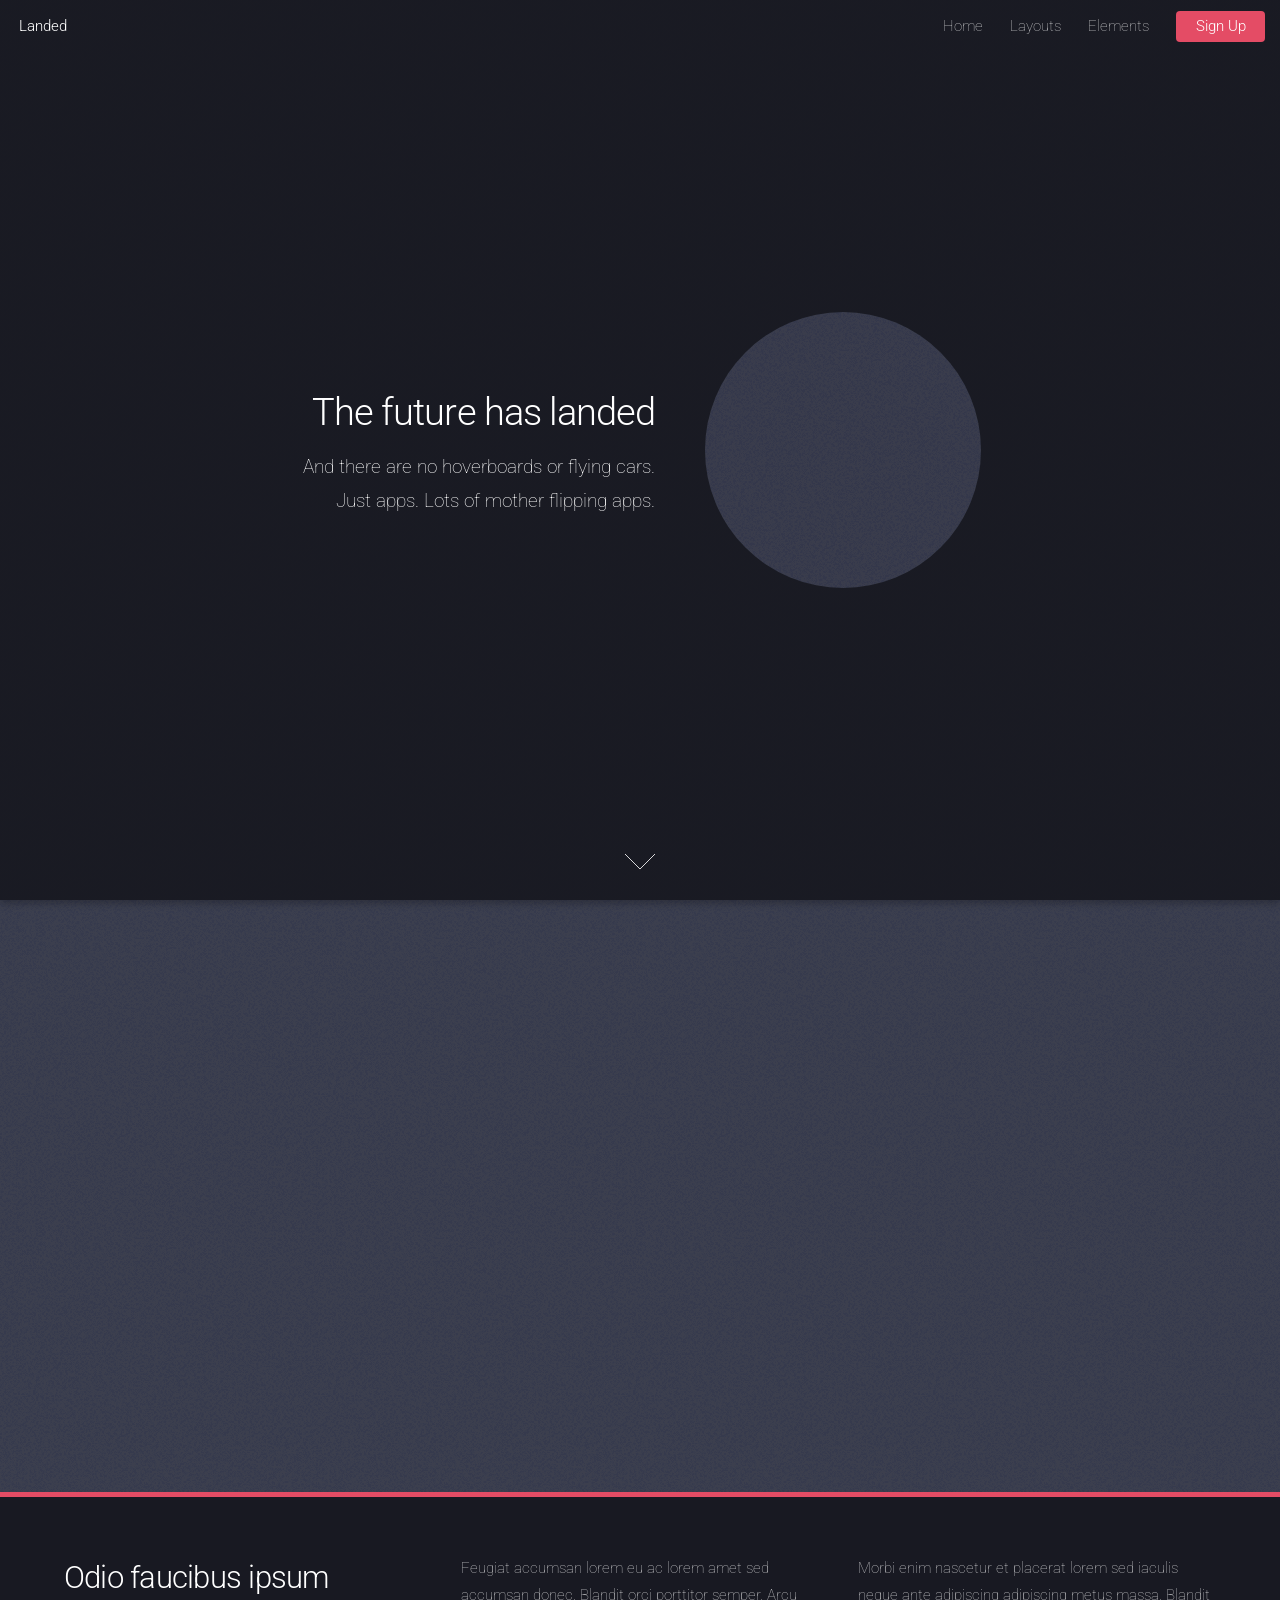
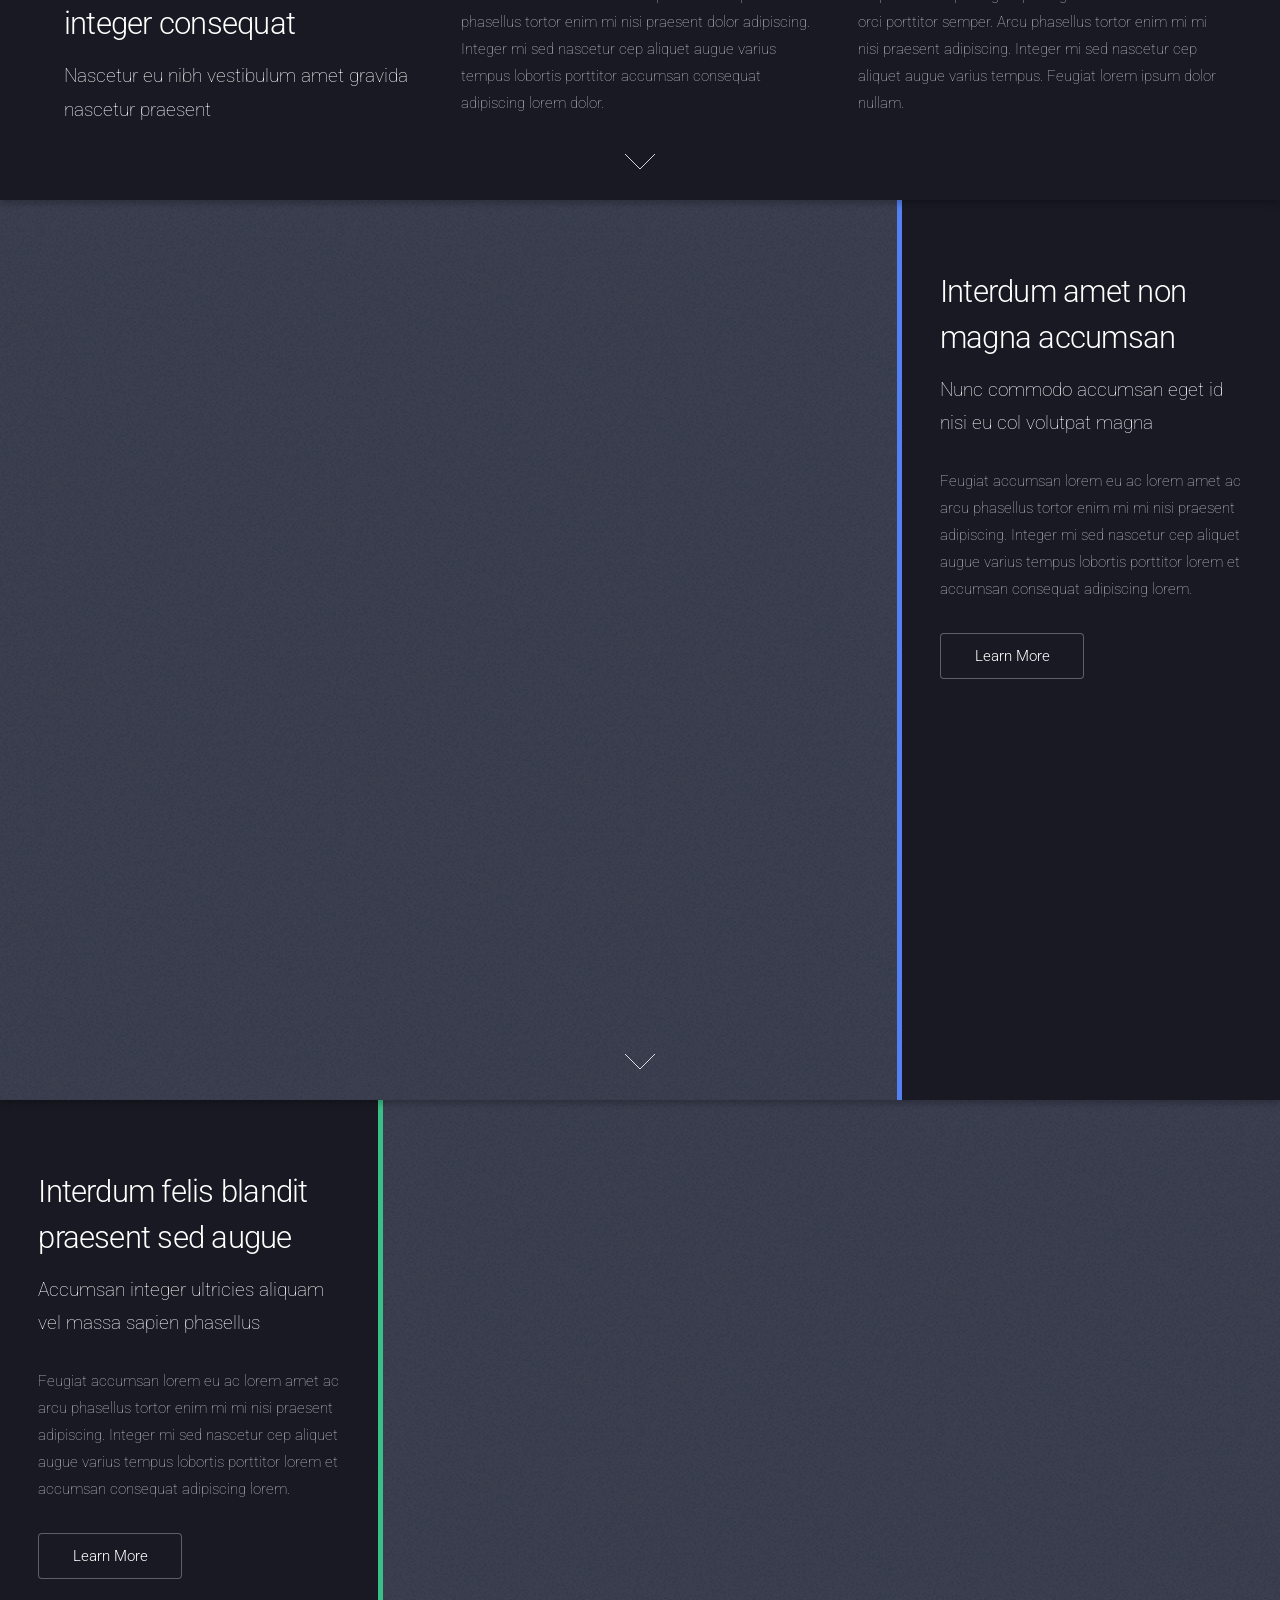
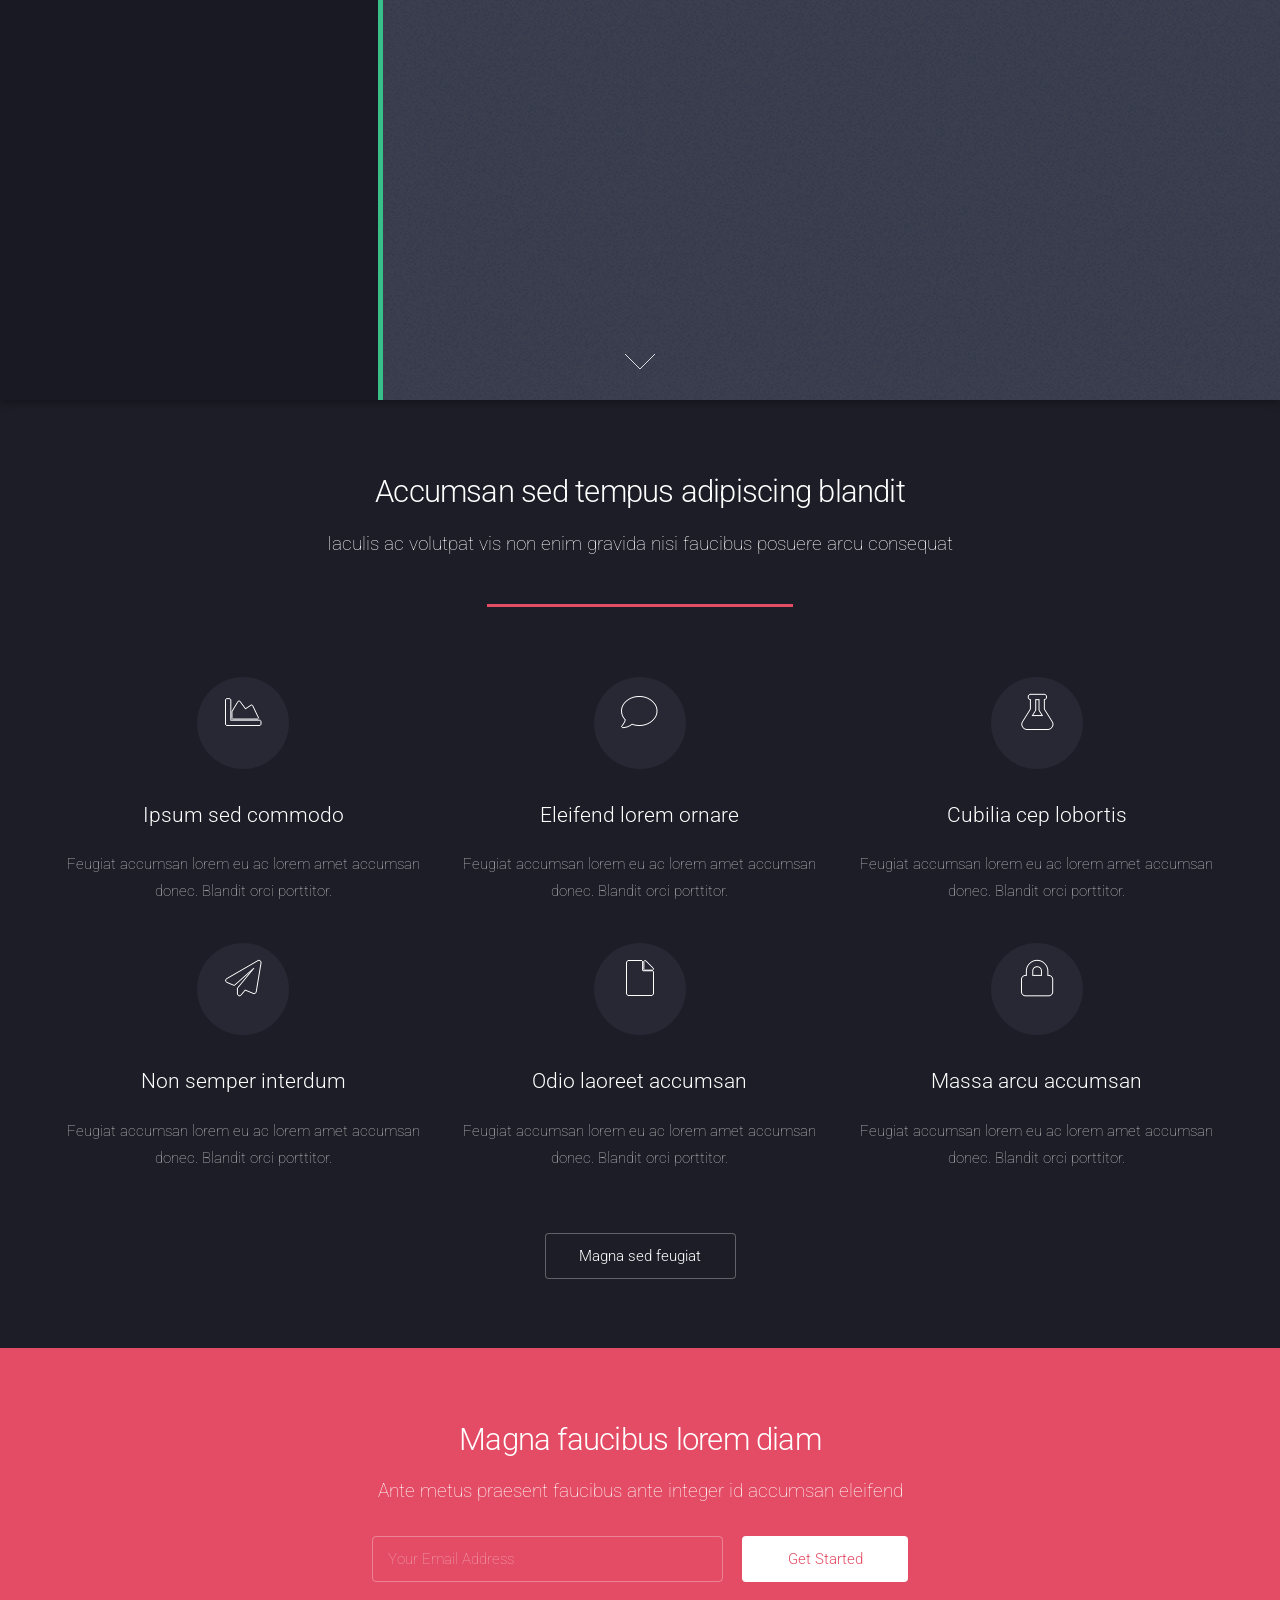
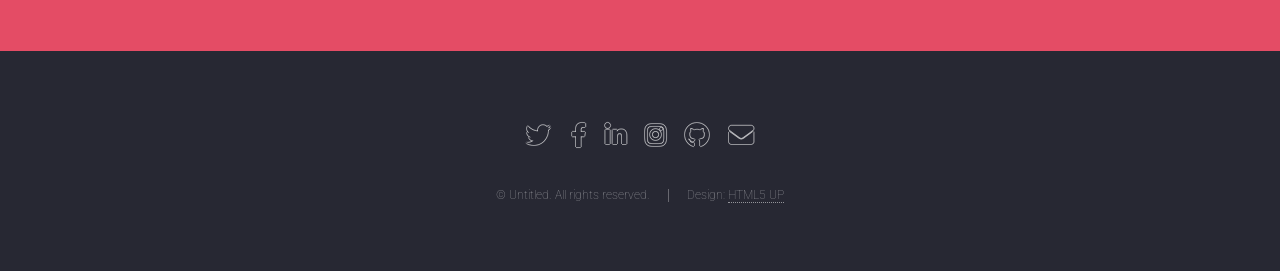
==== index.html @ cca28738 "Add Landed template" ====
<!DOCTYPE HTML>
<!--
	Landed by HTML5 UP
	html5up.net | @ajlkn
	Free for personal and commercial use under the CCA 3.0 license (html5up.net/license)
-->
<html>
	<head>
		<title>Landed by HTML5 UP</title>
		<meta charset="utf-8" />
		<meta name="viewport" content="width=device-width, initial-scale=1, user-scalable=no" />
		<link rel="stylesheet" href="assets/css/main.css" />
		<noscript><link rel="stylesheet" href="assets/css/noscript.css" /></noscript>
	</head>
	<body class="is-preload landing">
		<div id="page-wrapper">

			<!-- Header -->
				<header id="header">
					<h1 id="logo"><a href="index.html">Landed</a></h1>
					<nav id="nav">
						<ul>
							<li><a href="index.html">Home</a></li>
							<li>
								<a href="#">Layouts</a>
								<ul>
									<li><a href="left-sidebar.html">Left Sidebar</a></li>
									<li><a href="right-sidebar.html">Right Sidebar</a></li>
									<li><a href="no-sidebar.html">No Sidebar</a></li>
									<li>
										<a href="#">Submenu</a>
										<ul>
											<li><a href="#">Option 1</a></li>
											<li><a href="#">Option 2</a></li>
											<li><a href="#">Option 3</a></li>
											<li><a href="#">Option 4</a></li>
										</ul>
									</li>
								</ul>
							</li>
							<li><a href="elements.html">Elements</a></li>
							<li><a href="#" class="button primary">Sign Up</a></li>
						</ul>
					</nav>
				</header>

			<!-- Banner -->
				<section id="banner">
					<div class="content">
						<header>
							<h2>The future has landed</h2>
							<p>And there are no hoverboards or flying cars.<br />
							Just apps. Lots of mother flipping apps.</p>
						</header>
						<span class="image"><img src="images/pic01.jpg" alt="" /></span>
					</div>
					<a href="#one" class="goto-next scrolly">Next</a>
				</section>

			<!-- One -->
				<section id="one" class="spotlight style1 bottom">
					<span class="image fit main"><img src="images/pic02.jpg" alt="" /></span>
					<div class="content">
						<div class="container">
							<div class="row">
								<div class="col-4 col-12-medium">
									<header>
										<h2>Odio faucibus ipsum integer consequat</h2>
										<p>Nascetur eu nibh vestibulum amet gravida nascetur praesent</p>
									</header>
								</div>
								<div class="col-4 col-12-medium">
									<p>Feugiat accumsan lorem eu ac lorem amet sed accumsan donec.
									Blandit orci porttitor semper. Arcu phasellus tortor enim mi
									nisi praesent dolor adipiscing. Integer mi sed nascetur cep aliquet
									augue varius tempus lobortis porttitor accumsan consequat
									adipiscing lorem dolor.</p>
								</div>
								<div class="col-4 col-12-medium">
									<p>Morbi enim nascetur et placerat lorem sed iaculis neque ante
									adipiscing adipiscing metus massa. Blandit orci porttitor semper.
									Arcu phasellus tortor enim mi mi nisi praesent adipiscing. Integer
									mi sed nascetur cep aliquet augue varius tempus. Feugiat lorem
									ipsum dolor nullam.</p>
								</div>
							</div>
						</div>
					</div>
					<a href="#two" class="goto-next scrolly">Next</a>
				</section>

			<!-- Two -->
				<section id="two" class="spotlight style2 right">
					<span class="image fit main"><img src="images/pic03.jpg" alt="" /></span>
					<div class="content">
						<header>
							<h2>Interdum amet non magna accumsan</h2>
							<p>Nunc commodo accumsan eget id nisi eu col volutpat magna</p>
						</header>
						<p>Feugiat accumsan lorem eu ac lorem amet ac arcu phasellus tortor enim mi mi nisi praesent adipiscing. Integer mi sed nascetur cep aliquet augue varius tempus lobortis porttitor lorem et accumsan consequat adipiscing lorem.</p>
						<ul class="actions">
							<li><a href="#" class="button">Learn More</a></li>
						</ul>
					</div>
					<a href="#three" class="goto-next scrolly">Next</a>
				</section>

			<!-- Three -->
				<section id="three" class="spotlight style3 left">
					<span class="image fit main bottom"><img src="images/pic04.jpg" alt="" /></span>
					<div class="content">
						<header>
							<h2>Interdum felis blandit praesent sed augue</h2>
							<p>Accumsan integer ultricies aliquam vel massa sapien phasellus</p>
						</header>
						<p>Feugiat accumsan lorem eu ac lorem amet ac arcu phasellus tortor enim mi mi nisi praesent adipiscing. Integer mi sed nascetur cep aliquet augue varius tempus lobortis porttitor lorem et accumsan consequat adipiscing lorem.</p>
						<ul class="actions">
							<li><a href="#" class="button">Learn More</a></li>
						</ul>
					</div>
					<a href="#four" class="goto-next scrolly">Next</a>
				</section>

			<!-- Four -->
				<section id="four" class="wrapper style1 special fade-up">
					<div class="container">
						<header class="major">
							<h2>Accumsan sed tempus adipiscing blandit</h2>
							<p>Iaculis ac volutpat vis non enim gravida nisi faucibus posuere arcu consequat</p>
						</header>
						<div class="box alt">
							<div class="row gtr-uniform">
								<section class="col-4 col-6-medium col-12-xsmall">
									<span class="icon solid alt major fa-chart-area"></span>
									<h3>Ipsum sed commodo</h3>
									<p>Feugiat accumsan lorem eu ac lorem amet accumsan donec. Blandit orci porttitor.</p>
								</section>
								<section class="col-4 col-6-medium col-12-xsmall">
									<span class="icon solid alt major fa-comment"></span>
									<h3>Eleifend lorem ornare</h3>
									<p>Feugiat accumsan lorem eu ac lorem amet accumsan donec. Blandit orci porttitor.</p>
								</section>
								<section class="col-4 col-6-medium col-12-xsmall">
									<span class="icon solid alt major fa-flask"></span>
									<h3>Cubilia cep lobortis</h3>
									<p>Feugiat accumsan lorem eu ac lorem amet accumsan donec. Blandit orci porttitor.</p>
								</section>
								<section class="col-4 col-6-medium col-12-xsmall">
									<span class="icon solid alt major fa-paper-plane"></span>
									<h3>Non semper interdum</h3>
									<p>Feugiat accumsan lorem eu ac lorem amet accumsan donec. Blandit orci porttitor.</p>
								</section>
								<section class="col-4 col-6-medium col-12-xsmall">
									<span class="icon solid alt major fa-file"></span>
									<h3>Odio laoreet accumsan</h3>
									<p>Feugiat accumsan lorem eu ac lorem amet accumsan donec. Blandit orci porttitor.</p>
								</section>
								<section class="col-4 col-6-medium col-12-xsmall">
									<span class="icon solid alt major fa-lock"></span>
									<h3>Massa arcu accumsan</h3>
									<p>Feugiat accumsan lorem eu ac lorem amet accumsan donec. Blandit orci porttitor.</p>
								</section>
							</div>
						</div>
						<footer class="major">
							<ul class="actions special">
								<li><a href="#" class="button">Magna sed feugiat</a></li>
							</ul>
						</footer>
					</div>
				</section>

			<!-- Five -->
				<section id="five" class="wrapper style2 special fade">
					<div class="container">
						<header>
							<h2>Magna faucibus lorem diam</h2>
							<p>Ante metus praesent faucibus ante integer id accumsan eleifend</p>
						</header>
						<form method="post" action="#" class="cta">
							<div class="row gtr-uniform gtr-50">
								<div class="col-8 col-12-xsmall"><input type="email" name="email" id="email" placeholder="Your Email Address" /></div>
								<div class="col-4 col-12-xsmall"><input type="submit" value="Get Started" class="fit primary" /></div>
							</div>
						</form>
					</div>
				</section>

			<!-- Footer -->
				<footer id="footer">
					<ul class="icons">
						<li><a href="#" class="icon brands alt fa-twitter"><span class="label">Twitter</span></a></li>
						<li><a href="#" class="icon brands alt fa-facebook-f"><span class="label">Facebook</span></a></li>
						<li><a href="#" class="icon brands alt fa-linkedin-in"><span class="label">LinkedIn</span></a></li>
						<li><a href="#" class="icon brands alt fa-instagram"><span class="label">Instagram</span></a></li>
						<li><a href="#" class="icon brands alt fa-github"><span class="label">GitHub</span></a></li>
						<li><a href="#" class="icon solid alt fa-envelope"><span class="label">Email</span></a></li>
					</ul>
					<ul class="copyright">
						<li>&copy; Untitled. All rights reserved.</li><li>Design: <a href="http://html5up.net">HTML5 UP</a></li>
					</ul>
				</footer>

		</div>

		<!-- Scripts -->
			<script src="assets/js/jquery.min.js"></script>
			<script src="assets/js/jquery.scrolly.min.js"></script>
			<script src="assets/js/jquery.dropotron.min.js"></script>
			<script src="assets/js/jquery.scrollex.min.js"></script>
			<script src="assets/js/browser.min.js"></script>
			<script src="assets/js/breakpoints.min.js"></script>
			<script src="assets/js/util.js"></script>
			<script src="assets/js/main.js"></script>

	</body>
</html>
---- assets/css/main.css ----
@import url("fontawesome-all.min.css");
@import url("https://fonts.googleapis.com/css?family=Roboto:100,300,100italic,300italic");

/*
	Landed by HTML5 UP
	html5up.net | @ajlkn
	Free for personal and commercial use under the CCA 3.0 license (html5up.net/license)
*/

html, body, div, span, applet, object,
iframe, h1, h2, h3, h4, h5, h6, p, blockquote,
pre, a, abbr, acronym, address, big, cite,
code, del, dfn, em, img, ins, kbd, q, s, samp,
small, strike, strong, sub, sup, tt, var, b,
u, i, center, dl, dt, dd, ol, ul, li, fieldset,
form, label, legend, table, caption, tbody,
tfoot, thead, tr, th, td, article, aside,
canvas, details, embed, figure, figcaption,
footer, header, hgroup, menu, nav, output, ruby,
section, summary, time, mark, audio, video {
	margin: 0;
	padding: 0;
	border: 0;
	font-size: 100%;
	font: inherit;
	vertical-align: baseline;}

article, aside, details, figcaption, figure,
footer, header, hgroup, menu, nav, section {
	display: block;}

body {
	line-height: 1;
}

ol, ul {
	list-style: none;
}

blockquote, q {
	quotes: none;
}

	blockquote:before, blockquote:after, q:before, q:after {
		content: '';
		content: none;
	}

table {
	border-collapse: collapse;
	border-spacing: 0;
}

body {
	-webkit-text-size-adjust: none;
}

mark {
	background-color: transparent;
	color: inherit;
}

input::-moz-focus-inner {
	border: 0;
	padding: 0;
}

input, select, textarea {
	-moz-appearance: none;
	-webkit-appearance: none;
	-ms-appearance: none;
	appearance: none;
}

/* Basic */

	html {
		box-sizing: border-box;
	}

	*, *:before, *:after {
		box-sizing: inherit;
	}

	html, body {
		background: #1c1d26;
	}

	body.is-preload *, body.is-preload *:before, body.is-preload *:after {
		-moz-animation: none !important;
		-webkit-animation: none !important;
		-ms-animation: none !important;
		animation: none !important;
		-moz-transition: none !important;
		-webkit-transition: none !important;
		-ms-transition: none !important;
		transition: none !important;
	}

	body, input, select, textarea {
		color: rgba(255, 255, 255, 0.75);
		font-family: "Roboto", Helvetica, sans-serif;
		font-size: 15pt;
		font-weight: 100;
		line-height: 1.75em;
	}

	a {
		-moz-transition: border-color 0.2s ease-in-out, color 0.2s ease-in-out;
		-webkit-transition: border-color 0.2s ease-in-out, color 0.2s ease-in-out;
		-ms-transition: border-color 0.2s ease-in-out, color 0.2s ease-in-out;
		transition: border-color 0.2s ease-in-out, color 0.2s ease-in-out;
		border-bottom: dotted 1px;
		color: #e44c65;
		text-decoration: none;
	}

		a:hover {
			color: #e44c65 !important;
			border-bottom-color: transparent;
		}

	strong, b {
		color: #ffffff;
		font-weight: 300;
	}

	em, i {
		font-style: italic;
	}

	p {
		margin: 0 0 2em 0;
	}

	h1, h2, h3, h4, h5, h6 {
		color: #ffffff;
		font-weight: 300;
		line-height: 1em;
		margin: 0 0 1em 0;
	}

		h1 a, h2 a, h3 a, h4 a, h5 a, h6 a {
			color: inherit;
			border: 0;
		}

	h2 {
		font-size: 2em;
		line-height: 1.5em;
		letter-spacing: -0.025em;
	}

	h3 {
		font-size: 1.35em;
		line-height: 1.5em;
	}

	h4 {
		font-size: 1.1em;
		line-height: 1.5em;
	}

	h5 {
		font-size: 0.9em;
		line-height: 1.5em;
	}

	h6 {
		font-size: 0.7em;
		line-height: 1.5em;
	}

	sub {
		font-size: 0.8em;
		position: relative;
		top: 0.5em;
	}

	sup {
		font-size: 0.8em;
		position: relative;
		top: -0.5em;
	}

	hr {
		border: 0;
		border-bottom: solid 1px rgba(255, 255, 255, 0.3);
		margin: 3em 0;
	}

		hr.major {
			margin: 4em 0;
		}

	blockquote {
		border-left: solid 4px rgba(255, 255, 255, 0.3);
		font-style: italic;
		margin: 0 0 2em 0;
		padding: 0.5em 0 0.5em 2em;
	}

	code {
		background: rgba(255, 255, 255, 0.075);
		border-radius: 4px;
		font-family: "Courier New", monospace;
		font-size: 0.9em;
		margin: 0 0.25em;
		padding: 0.25em 0.65em;
	}

	pre {
		-webkit-overflow-scrolling: touch;
		font-family: "Courier New", monospace;
		font-size: 0.9em;
		margin: 0 0 2em 0;
	}

		pre code {
			display: block;
			line-height: 1.75em;
			padding: 1em 1.5em;
			overflow-x: auto;
		}

	.align-left {
		text-align: left;
	}

	.align-center {
		text-align: center;
	}

	.align-right {
		text-align: right;
	}

/* Loader */

	@-moz-keyframes spinner-show {
		0% {
			opacity: 0;
		}

		100% {
			opacity: 1;
		}
	}

	@-webkit-keyframes spinner-show {
		0% {
			opacity: 0;
		}

		100% {
			opacity: 1;
		}
	}

	@-ms-keyframes spinner-show {
		0% {
			opacity: 0;
		}

		100% {
			opacity: 1;
		}
	}

	@keyframes spinner-show {
		0% {
			opacity: 0;
		}

		100% {
			opacity: 1;
		}
	}

	@-moz-keyframes spinner-hide {
		0% {
			color: rgba(255, 255, 255, 0.15);
			z-index: 100001;
			-moz-transform: scale(1) rotate(0deg);
			-webkit-transform: scale(1) rotate(0deg);
			-ms-transform: scale(1) rotate(0deg);
			transform: scale(1) rotate(0deg);
		}

		99% {
			color: #1c1d26;
			z-index: 100001;
			-moz-transform: scale(0.5) rotate(360deg);
			-webkit-transform: scale(0.5) rotate(360deg);
			-ms-transform: scale(0.5) rotate(360deg);
			transform: scale(0.5) rotate(360deg);
		}

		100% {
			color: #1c1d26;
			z-index: -1;
			-moz-transform: scale(0.5) rotate(360deg);
			-webkit-transform: scale(0.5) rotate(360deg);
			-ms-transform: scale(0.5) rotate(360deg);
			transform: scale(0.5) rotate(360deg);
		}
	}

	@-webkit-keyframes spinner-hide {
		0% {
			color: rgba(255, 255, 255, 0.15);
			z-index: 100001;
			-moz-transform: scale(1) rotate(0deg);
			-webkit-transform: scale(1) rotate(0deg);
			-ms-transform: scale(1) rotate(0deg);
			transform: scale(1) rotate(0deg);
		}

		99% {
			color: #1c1d26;
			z-index: 100001;
			-moz-transform: scale(0.5) rotate(360deg);
			-webkit-transform: scale(0.5) rotate(360deg);
			-ms-transform: scale(0.5) rotate(360deg);
			transform: scale(0.5) rotate(360deg);
		}

		100% {
			color: #1c1d26;
			z-index: -1;
			-moz-transform: scale(0.5) rotate(360deg);
			-webkit-transform: scale(0.5) rotate(360deg);
			-ms-transform: scale(0.5) rotate(360deg);
			transform: scale(0.5) rotate(360deg);
		}
	}

	@-ms-keyframes spinner-hide {
		0% {
			color: rgba(255, 255, 255, 0.15);
			z-index: 100001;
			-moz-transform: scale(1) rotate(0deg);
			-webkit-transform: scale(1) rotate(0deg);
			-ms-transform: scale(1) rotate(0deg);
			transform: scale(1) rotate(0deg);
		}

		99% {
			color: #1c1d26;
			z-index: 100001;
			-moz-transform: scale(0.5) rotate(360deg);
			-webkit-transform: scale(0.5) rotate(360deg);
			-ms-transform: scale(0.5) rotate(360deg);
			transform: scale(0.5) rotate(360deg);
		}

		100% {
			color: #1c1d26;
			z-index: -1;
			-moz-transform: scale(0.5) rotate(360deg);
			-webkit-transform: scale(0.5) rotate(360deg);
			-ms-transform: scale(0.5) rotate(360deg);
			transform: scale(0.5) rotate(360deg);
		}
	}

	@keyframes spinner-hide {
		0% {
			color: rgba(255, 255, 255, 0.15);
			z-index: 100001;
			-moz-transform: scale(1) rotate(0deg);
			-webkit-transform: scale(1) rotate(0deg);
			-ms-transform: scale(1) rotate(0deg);
			transform: scale(1) rotate(0deg);
		}

		99% {
			color: #1c1d26;
			z-index: 100001;
			-moz-transform: scale(0.5) rotate(360deg);
			-webkit-transform: scale(0.5) rotate(360deg);
			-ms-transform: scale(0.5) rotate(360deg);
			transform: scale(0.5) rotate(360deg);
		}

		100% {
			color: #1c1d26;
			z-index: -1;
			-moz-transform: scale(0.5) rotate(360deg);
			-webkit-transform: scale(0.5) rotate(360deg);
			-ms-transform: scale(0.5) rotate(360deg);
			transform: scale(0.5) rotate(360deg);
		}
	}

	@-moz-keyframes spinner-rotate {
		0% {
			-moz-transform: scale(1) rotate(0deg);
			-webkit-transform: scale(1) rotate(0deg);
			-ms-transform: scale(1) rotate(0deg);
			transform: scale(1) rotate(0deg);
		}

		100% {
			-moz-transform: scale(1) rotate(360deg);
			-webkit-transform: scale(1) rotate(360deg);
			-ms-transform: scale(1) rotate(360deg);
			transform: scale(1) rotate(360deg);
		}
	}

	@-webkit-keyframes spinner-rotate {
		0% {
			-moz-transform: scale(1) rotate(0deg);
			-webkit-transform: scale(1) rotate(0deg);
			-ms-transform: scale(1) rotate(0deg);
			transform: scale(1) rotate(0deg);
		}

		100% {
			-moz-transform: scale(1) rotate(360deg);
			-webkit-transform: scale(1) rotate(360deg);
			-ms-transform: scale(1) rotate(360deg);
			transform: scale(1) rotate(360deg);
		}
	}

	@-ms-keyframes spinner-rotate {
		0% {
			-moz-transform: scale(1) rotate(0deg);
			-webkit-transform: scale(1) rotate(0deg);
			-ms-transform: scale(1) rotate(0deg);
			transform: scale(1) rotate(0deg);
		}

		100% {
			-moz-transform: scale(1) rotate(360deg);
			-webkit-transform: scale(1) rotate(360deg);
			-ms-transform: scale(1) rotate(360deg);
			transform: scale(1) rotate(360deg);
		}
	}

	@keyframes spinner-rotate {
		0% {
			-moz-transform: scale(1) rotate(0deg);
			-webkit-transform: scale(1) rotate(0deg);
			-ms-transform: scale(1) rotate(0deg);
			transform: scale(1) rotate(0deg);
		}

		100% {
			-moz-transform: scale(1) rotate(360deg);
			-webkit-transform: scale(1) rotate(360deg);
			-ms-transform: scale(1) rotate(360deg);
			transform: scale(1) rotate(360deg);
		}
	}

	@-moz-keyframes overlay-hide {
		0% {
			opacity: 1;
			z-index: 100000;
		}

		15% {
			opacity: 1;
			z-index: 100000;
		}

		99% {
			opacity: 0;
			z-index: 100000;
		}

		100% {
			opacity: 0;
			z-index: -1;
		}
	}

	@-webkit-keyframes overlay-hide {
		0% {
			opacity: 1;
			z-index: 100000;
		}

		15% {
			opacity: 1;
			z-index: 100000;
		}

		99% {
			opacity: 0;
			z-index: 100000;
		}

		100% {
			opacity: 0;
			z-index: -1;
		}
	}

	@-ms-keyframes overlay-hide {
		0% {
			opacity: 1;
			z-index: 100000;
		}

		15% {
			opacity: 1;
			z-index: 100000;
		}

		99% {
			opacity: 0;
			z-index: 100000;
		}

		100% {
			opacity: 0;
			z-index: -1;
		}
	}

	@keyframes overlay-hide {
		0% {
			opacity: 1;
			z-index: 100000;
		}

		15% {
			opacity: 1;
			z-index: 100000;
		}

		99% {
			opacity: 0;
			z-index: 100000;
		}

		100% {
			opacity: 0;
			z-index: -1;
		}
	}

	body.landing {
		text-decoration: none;
	}

		body.landing:before {
			-moz-osx-font-smoothing: grayscale;
			-webkit-font-smoothing: antialiased;
			display: inline-block;
			font-style: normal;
			font-variant: normal;
			text-rendering: auto;
			line-height: 1;
			text-transform: none !important;
			font-family: 'Font Awesome 5 Free';
			font-weight: 900;
		}

		body.landing:before {
			-moz-animation: spinner-show 1.5s 1 0.25s ease forwards, spinner-hide 0.25s ease-in-out forwards !important;
			-webkit-animation: spinner-show 1.5s 1 0.25s ease forwards, spinner-hide 0.25s ease-in-out forwards !important;
			-ms-animation: spinner-show 1.5s 1 0.25s ease forwards, spinner-hide 0.25s ease-in-out forwards !important;
			animation: spinner-show 1.5s 1 0.25s ease forwards, spinner-hide 0.25s ease-in-out forwards !important;
			-moz-transform-origin: 50% 50%;
			-webkit-transform-origin: 50% 50%;
			-ms-transform-origin: 50% 50%;
			transform-origin: 50% 50%;
			color: rgba(255, 255, 255, 0.15);
			content: '\f1ce';
			cursor: default;
			display: block;
			font-size: 2em;
			height: 2em;
			left: 50%;
			line-height: 2em;
			margin: -1em 0 0 -1em;
			opacity: 0;
			position: fixed;
			text-align: center;
			top: 50%;
			width: 2em;
			z-index: -1;
		}

		body.landing:after {
			-moz-animation: overlay-hide 1.5s ease-in forwards !important;
			-webkit-animation: overlay-hide 1.5s ease-in forwards !important;
			-ms-animation: overlay-hide 1.5s ease-in forwards !important;
			animation: overlay-hide 1.5s ease-in forwards !important;
			background: #1c1d26;
			content: '';
			display: block;
			height: 100%;
			left: 0;
			opacity: 0;
			position: fixed;
			top: 0;
			width: 100%;
			z-index: -1;
		}

		body.landing.is-preload:before {
			-moz-animation: spinner-show 1.5s 1 0.25s ease forwards, spinner-rotate 0.75s infinite linear !important;
			-webkit-animation: spinner-show 1.5s 1 0.25s ease forwards, spinner-rotate 0.75s infinite linear !important;
			-ms-animation: spinner-show 1.5s 1 0.25s ease forwards, spinner-rotate 0.75s infinite linear !important;
			animation: spinner-show 1.5s 1 0.25s ease forwards, spinner-rotate 0.75s infinite linear !important;
			z-index: 100001;
		}

		body.landing.is-preload:after {
			-moz-animation: none !important;
			-webkit-animation: none !important;
			-ms-animation: none !important;
			animation: none !important;
			opacity: 1;
			z-index: 100000;
		}

	@media (-webkit-min-device-pixel-ratio: 2) {

		body.landing:before {
			line-height: 2.025em;
		}

	}

/* Container */

	.container {
		margin: 0 auto;
		max-width: calc(100% - 4em);
		width: 70em;
	}

		.container.xsmall {
			width: 17.5em;
		}

		.container.small {
			width: 35em;
		}

		.container.medium {
			width: 52.5em;
		}

		.container.large {
			width: 87.5em;
		}

		.container.xlarge {
			width: 105em;
		}

		.container.max {
			width: 100%;
		}

		@media screen and (max-width: 1280px) {

			.container {
				width: 90%;
				max-width: 100%;
			}

		}

		@media screen and (max-width: 980px) {

			.container {
				width: 100% !important;
			}

		}

/* Row */

	.row {
		display: flex;
		flex-wrap: wrap;
		box-sizing: border-box;
		align-items: stretch;
	}

		.row > * {
			box-sizing: border-box;
		}

		.row.gtr-uniform > * > :last-child {
			margin-bottom: 0;
		}

		.row.aln-left {
			justify-content: flex-start;
		}

		.row.aln-center {
			justify-content: center;
		}

		.row.aln-right {
			justify-content: flex-end;
		}

		.row.aln-top {
			align-items: flex-start;
		}

		.row.aln-middle {
			align-items: center;
		}

		.row.aln-bottom {
			align-items: flex-end;
		}

		.row > .imp {
			order: -1;
		}

		.row > .col-1 {
			width: 8.33333%;
		}

		.row > .off-1 {
			margin-left: 8.33333%;
		}

		.row > .col-2 {
			width: 16.66667%;
		}

		.row > .off-2 {
			margin-left: 16.66667%;
		}

		.row > .col-3 {
			width: 25%;
		}

		.row > .off-3 {
			margin-left: 25%;
		}

		.row > .col-4 {
			width: 33.33333%;
		}

		.row > .off-4 {
			margin-left: 33.33333%;
		}

		.row > .col-5 {
			width: 41.66667%;
		}

		.row > .off-5 {
			margin-left: 41.66667%;
		}

		.row > .col-6 {
			width: 50%;
		}

		.row > .off-6 {
			margin-left: 50%;
		}

		.row > .col-7 {
			width: 58.33333%;
		}

		.row > .off-7 {
			margin-left: 58.33333%;
		}

		.row > .col-8 {
			width: 66.66667%;
		}

		.row > .off-8 {
			margin-left: 66.66667%;
		}

		.row > .col-9 {
			width: 75%;
		}

		.row > .off-9 {
			margin-left: 75%;
		}

		.row > .col-10 {
			width: 83.33333%;
		}

		.row > .off-10 {
			margin-left: 83.33333%;
		}

		.row > .col-11 {
			width: 91.66667%;
		}

		.row > .off-11 {
			margin-left: 91.66667%;
		}

		.row > .col-12 {
			width: 100%;
		}

		.row > .off-12 {
			margin-left: 100%;
		}

		.row.gtr-0 {
			margin-top: 0;
			margin-left: 0em;
		}

			.row.gtr-0 > * {
				padding: 0 0 0 0em;
			}

			.row.gtr-0.gtr-uniform {
				margin-top: 0em;
			}

				.row.gtr-0.gtr-uniform > * {
					padding-top: 0em;
				}

		.row.gtr-25 {
			margin-top: 0;
			margin-left: -0.625em;
		}

			.row.gtr-25 > * {
				padding: 0 0 0 0.625em;
			}

			.row.gtr-25.gtr-uniform {
				margin-top: -0.625em;
			}

				.row.gtr-25.gtr-uniform > * {
					padding-top: 0.625em;
				}

		.row.gtr-50 {
			margin-top: 0;
			margin-left: -1.25em;
		}

			.row.gtr-50 > * {
				padding: 0 0 0 1.25em;
			}

			.row.gtr-50.gtr-uniform {
				margin-top: -1.25em;
			}

				.row.gtr-50.gtr-uniform > * {
					padding-top: 1.25em;
				}

		.row {
			margin-top: 0;
			margin-left: -2.5em;
		}

			.row > * {
				padding: 0 0 0 2.5em;
			}

			.row.gtr-uniform {
				margin-top: -2.5em;
			}

				.row.gtr-uniform > * {
					padding-top: 2.5em;
				}

		.row.gtr-150 {
			margin-top: 0;
			margin-left: -3.75em;
		}

			.row.gtr-150 > * {
				padding: 0 0 0 3.75em;
			}

			.row.gtr-150.gtr-uniform {
				margin-top: -3.75em;
			}

				.row.gtr-150.gtr-uniform > * {
					padding-top: 3.75em;
				}

		.row.gtr-200 {
			margin-top: 0;
			margin-left: -5em;
		}

			.row.gtr-200 > * {
				padding: 0 0 0 5em;
			}

			.row.gtr-200.gtr-uniform {
				margin-top: -5em;
			}

				.row.gtr-200.gtr-uniform > * {
					padding-top: 5em;
				}

		@media screen and (max-width: 1680px) {

			.row {
				display: flex;
				flex-wrap: wrap;
				box-sizing: border-box;
				align-items: stretch;
			}

				.row > * {
					box-sizing: border-box;
				}

				.row.gtr-uniform > * > :last-child {
					margin-bottom: 0;
				}

				.row.aln-left {
					justify-content: flex-start;
				}

				.row.aln-center {
					justify-content: center;
				}

				.row.aln-right {
					justify-content: flex-end;
				}

				.row.aln-top {
					align-items: flex-start;
				}

				.row.aln-middle {
					align-items: center;
				}

				.row.aln-bottom {
					align-items: flex-end;
				}

				.row > .imp-xlarge {
					order: -1;
				}

				.row > .col-1-xlarge {
					width: 8.33333%;
				}

				.row > .off-1-xlarge {
					margin-left: 8.33333%;
				}

				.row > .col-2-xlarge {
					width: 16.66667%;
				}

				.row > .off-2-xlarge {
					margin-left: 16.66667%;
				}

				.row > .col-3-xlarge {
					width: 25%;
				}

				.row > .off-3-xlarge {
					margin-left: 25%;
				}

				.row > .col-4-xlarge {
					width: 33.33333%;
				}

				.row > .off-4-xlarge {
					margin-left: 33.33333%;
				}

				.row > .col-5-xlarge {
					width: 41.66667%;
				}

				.row > .off-5-xlarge {
					margin-left: 41.66667%;
				}

				.row > .col-6-xlarge {
					width: 50%;
				}

				.row > .off-6-xlarge {
					margin-left: 50%;
				}

				.row > .col-7-xlarge {
					width: 58.33333%;
				}

				.row > .off-7-xlarge {
					margin-left: 58.33333%;
				}

				.row > .col-8-xlarge {
					width: 66.66667%;
				}

				.row > .off-8-xlarge {
					margin-left: 66.66667%;
				}

				.row > .col-9-xlarge {
					width: 75%;
				}

				.row > .off-9-xlarge {
					margin-left: 75%;
				}

				.row > .col-10-xlarge {
					width: 83.33333%;
				}

				.row > .off-10-xlarge {
					margin-left: 83.33333%;
				}

				.row > .col-11-xlarge {
					width: 91.66667%;
				}

				.row > .off-11-xlarge {
					margin-left: 91.66667%;
				}

				.row > .col-12-xlarge {
					width: 100%;
				}

				.row > .off-12-xlarge {
					margin-left: 100%;
				}

				.row.gtr-0 {
					margin-top: 0;
					margin-left: 0em;
				}

					.row.gtr-0 > * {
						padding: 0 0 0 0em;
					}

					.row.gtr-0.gtr-uniform {
						margin-top: 0em;
					}

						.row.gtr-0.gtr-uniform > * {
							padding-top: 0em;
						}

				.row.gtr-25 {
					margin-top: 0;
					margin-left: -0.625em;
				}

					.row.gtr-25 > * {
						padding: 0 0 0 0.625em;
					}

					.row.gtr-25.gtr-uniform {
						margin-top: -0.625em;
					}

						.row.gtr-25.gtr-uniform > * {
							padding-top: 0.625em;
						}

				.row.gtr-50 {
					margin-top: 0;
					margin-left: -1.25em;
				}

					.row.gtr-50 > * {
						padding: 0 0 0 1.25em;
					}

					.row.gtr-50.gtr-uniform {
						margin-top: -1.25em;
					}

						.row.gtr-50.gtr-uniform > * {
							padding-top: 1.25em;
						}

				.row {
					margin-top: 0;
					margin-left: -2.5em;
				}

					.row > * {
						padding: 0 0 0 2.5em;
					}

					.row.gtr-uniform {
						margin-top: -2.5em;
					}

						.row.gtr-uniform > * {
							padding-top: 2.5em;
						}

				.row.gtr-150 {
					margin-top: 0;
					margin-left: -3.75em;
				}

					.row.gtr-150 > * {
						padding: 0 0 0 3.75em;
					}

					.row.gtr-150.gtr-uniform {
						margin-top: -3.75em;
					}

						.row.gtr-150.gtr-uniform > * {
							padding-top: 3.75em;
						}

				.row.gtr-200 {
					margin-top: 0;
					margin-left: -5em;
				}

					.row.gtr-200 > * {
						padding: 0 0 0 5em;
					}

					.row.gtr-200.gtr-uniform {
						margin-top: -5em;
					}

						.row.gtr-200.gtr-uniform > * {
							padding-top: 5em;
						}

		}

		@media screen and (max-width: 1280px) {

			.row {
				display: flex;
				flex-wrap: wrap;
				box-sizing: border-box;
				align-items: stretch;
			}

				.row > * {
					box-sizing: border-box;
				}

				.row.gtr-uniform > * > :last-child {
					margin-bottom: 0;
				}

				.row.aln-left {
					justify-content: flex-start;
				}

				.row.aln-center {
					justify-content: center;
				}

				.row.aln-right {
					justify-content: flex-end;
				}

				.row.aln-top {
					align-items: flex-start;
				}

				.row.aln-middle {
					align-items: center;
				}

				.row.aln-bottom {
					align-items: flex-end;
				}

				.row > .imp-large {
					order: -1;
				}

				.row > .col-1-large {
					width: 8.33333%;
				}

				.row > .off-1-large {
					margin-left: 8.33333%;
				}

				.row > .col-2-large {
					width: 16.66667%;
				}

				.row > .off-2-large {
					margin-left: 16.66667%;
				}

				.row > .col-3-large {
					width: 25%;
				}

				.row > .off-3-large {
					margin-left: 25%;
				}

				.row > .col-4-large {
					width: 33.33333%;
				}

				.row > .off-4-large {
					margin-left: 33.33333%;
				}

				.row > .col-5-large {
					width: 41.66667%;
				}

				.row > .off-5-large {
					margin-left: 41.66667%;
				}

				.row > .col-6-large {
					width: 50%;
				}

				.row > .off-6-large {
					margin-left: 50%;
				}

				.row > .col-7-large {
					width: 58.33333%;
				}

				.row > .off-7-large {
					margin-left: 58.33333%;
				}

				.row > .col-8-large {
					width: 66.66667%;
				}

				.row > .off-8-large {
					margin-left: 66.66667%;
				}

				.row > .col-9-large {
					width: 75%;
				}

				.row > .off-9-large {
					margin-left: 75%;
				}

				.row > .col-10-large {
					width: 83.33333%;
				}

				.row > .off-10-large {
					margin-left: 83.33333%;
				}

				.row > .col-11-large {
					width: 91.66667%;
				}

				.row > .off-11-large {
					margin-left: 91.66667%;
				}

				.row > .col-12-large {
					width: 100%;
				}

				.row > .off-12-large {
					margin-left: 100%;
				}

				.row.gtr-0 {
					margin-top: 0;
					margin-left: 0em;
				}

					.row.gtr-0 > * {
						padding: 0 0 0 0em;
					}

					.row.gtr-0.gtr-uniform {
						margin-top: 0em;
					}

						.row.gtr-0.gtr-uniform > * {
							padding-top: 0em;
						}

				.row.gtr-25 {
					margin-top: 0;
					margin-left: -0.625em;
				}

					.row.gtr-25 > * {
						padding: 0 0 0 0.625em;
					}

					.row.gtr-25.gtr-uniform {
						margin-top: -0.625em;
					}

						.row.gtr-25.gtr-uniform > * {
							padding-top: 0.625em;
						}

				.row.gtr-50 {
					margin-top: 0;
					margin-left: -1.25em;
				}

					.row.gtr-50 > * {
						padding: 0 0 0 1.25em;
					}

					.row.gtr-50.gtr-uniform {
						margin-top: -1.25em;
					}

						.row.gtr-50.gtr-uniform > * {
							padding-top: 1.25em;
						}

				.row {
					margin-top: 0;
					margin-left: -2.5em;
				}

					.row > * {
						padding: 0 0 0 2.5em;
					}

					.row.gtr-uniform {
						margin-top: -2.5em;
					}

						.row.gtr-uniform > * {
							padding-top: 2.5em;
						}

				.row.gtr-150 {
					margin-top: 0;
					margin-left: -3.75em;
				}

					.row.gtr-150 > * {
						padding: 0 0 0 3.75em;
					}

					.row.gtr-150.gtr-uniform {
						margin-top: -3.75em;
					}

						.row.gtr-150.gtr-uniform > * {
							padding-top: 3.75em;
						}

				.row.gtr-200 {
					margin-top: 0;
					margin-left: -5em;
				}

					.row.gtr-200 > * {
						padding: 0 0 0 5em;
					}

					.row.gtr-200.gtr-uniform {
						margin-top: -5em;
					}

						.row.gtr-200.gtr-uniform > * {
							padding-top: 5em;
						}

		}

		@media screen and (max-width: 980px) {

			.row {
				display: flex;
				flex-wrap: wrap;
				box-sizing: border-box;
				align-items: stretch;
			}

				.row > * {
					box-sizing: border-box;
				}

				.row.gtr-uniform > * > :last-child {
					margin-bottom: 0;
				}

				.row.aln-left {
					justify-content: flex-start;
				}

				.row.aln-center {
					justify-content: center;
				}

				.row.aln-right {
					justify-content: flex-end;
				}

				.row.aln-top {
					align-items: flex-start;
				}

				.row.aln-middle {
					align-items: center;
				}

				.row.aln-bottom {
					align-items: flex-end;
				}

				.row > .imp-medium {
					order: -1;
				}

				.row > .col-1-medium {
					width: 8.33333%;
				}

				.row > .off-1-medium {
					margin-left: 8.33333%;
				}

				.row > .col-2-medium {
					width: 16.66667%;
				}

				.row > .off-2-medium {
					margin-left: 16.66667%;
				}

				.row > .col-3-medium {
					width: 25%;
				}

				.row > .off-3-medium {
					margin-left: 25%;
				}

				.row > .col-4-medium {
					width: 33.33333%;
				}

				.row > .off-4-medium {
					margin-left: 33.33333%;
				}

				.row > .col-5-medium {
					width: 41.66667%;
				}

				.row > .off-5-medium {
					margin-left: 41.66667%;
				}

				.row > .col-6-medium {
					width: 50%;
				}

				.row > .off-6-medium {
					margin-left: 50%;
				}

				.row > .col-7-medium {
					width: 58.33333%;
				}

				.row > .off-7-medium {
					margin-left: 58.33333%;
				}

				.row > .col-8-medium {
					width: 66.66667%;
				}

				.row > .off-8-medium {
					margin-left: 66.66667%;
				}

				.row > .col-9-medium {
					width: 75%;
				}

				.row > .off-9-medium {
					margin-left: 75%;
				}

				.row > .col-10-medium {
					width: 83.33333%;
				}

				.row > .off-10-medium {
					margin-left: 83.33333%;
				}

				.row > .col-11-medium {
					width: 91.66667%;
				}

				.row > .off-11-medium {
					margin-left: 91.66667%;
				}

				.row > .col-12-medium {
					width: 100%;
				}

				.row > .off-12-medium {
					margin-left: 100%;
				}

				.row.gtr-0 {
					margin-top: 0;
					margin-left: 0em;
				}

					.row.gtr-0 > * {
						padding: 0 0 0 0em;
					}

					.row.gtr-0.gtr-uniform {
						margin-top: 0em;
					}

						.row.gtr-0.gtr-uniform > * {
							padding-top: 0em;
						}

				.row.gtr-25 {
					margin-top: 0;
					margin-left: -0.625em;
				}

					.row.gtr-25 > * {
						padding: 0 0 0 0.625em;
					}

					.row.gtr-25.gtr-uniform {
						margin-top: -0.625em;
					}

						.row.gtr-25.gtr-uniform > * {
							padding-top: 0.625em;
						}

				.row.gtr-50 {
					margin-top: 0;
					margin-left: -1.25em;
				}

					.row.gtr-50 > * {
						padding: 0 0 0 1.25em;
					}

					.row.gtr-50.gtr-uniform {
						margin-top: -1.25em;
					}

						.row.gtr-50.gtr-uniform > * {
							padding-top: 1.25em;
						}

				.row {
					margin-top: 0;
					margin-left: -2.5em;
				}

					.row > * {
						padding: 0 0 0 2.5em;
					}

					.row.gtr-uniform {
						margin-top: -2.5em;
					}

						.row.gtr-uniform > * {
							padding-top: 2.5em;
						}

				.row.gtr-150 {
					margin-top: 0;
					margin-left: -3.75em;
				}

					.row.gtr-150 > * {
						padding: 0 0 0 3.75em;
					}

					.row.gtr-150.gtr-uniform {
						margin-top: -3.75em;
					}

						.row.gtr-150.gtr-uniform > * {
							padding-top: 3.75em;
						}

				.row.gtr-200 {
					margin-top: 0;
					margin-left: -5em;
				}

					.row.gtr-200 > * {
						padding: 0 0 0 5em;
					}

					.row.gtr-200.gtr-uniform {
						margin-top: -5em;
					}

						.row.gtr-200.gtr-uniform > * {
							padding-top: 5em;
						}

		}

		@media screen and (max-width: 736px) {

			.row {
				display: flex;
				flex-wrap: wrap;
				box-sizing: border-box;
				align-items: stretch;
			}

				.row > * {
					box-sizing: border-box;
				}

				.row.gtr-uniform > * > :last-child {
					margin-bottom: 0;
				}

				.row.aln-left {
					justify-content: flex-start;
				}

				.row.aln-center {
					justify-content: center;
				}

				.row.aln-right {
					justify-content: flex-end;
				}

				.row.aln-top {
					align-items: flex-start;
				}

				.row.aln-middle {
					align-items: center;
				}

				.row.aln-bottom {
					align-items: flex-end;
				}

				.row > .imp-small {
					order: -1;
				}

				.row > .col-1-small {
					width: 8.33333%;
				}

				.row > .off-1-small {
					margin-left: 8.33333%;
				}

				.row > .col-2-small {
					width: 16.66667%;
				}

				.row > .off-2-small {
					margin-left: 16.66667%;
				}

				.row > .col-3-small {
					width: 25%;
				}

				.row > .off-3-small {
					margin-left: 25%;
				}

				.row > .col-4-small {
					width: 33.33333%;
				}

				.row > .off-4-small {
					margin-left: 33.33333%;
				}

				.row > .col-5-small {
					width: 41.66667%;
				}

				.row > .off-5-small {
					margin-left: 41.66667%;
				}

				.row > .col-6-small {
					width: 50%;
				}

				.row > .off-6-small {
					margin-left: 50%;
				}

				.row > .col-7-small {
					width: 58.33333%;
				}

				.row > .off-7-small {
					margin-left: 58.33333%;
				}

				.row > .col-8-small {
					width: 66.66667%;
				}

				.row > .off-8-small {
					margin-left: 66.66667%;
				}

				.row > .col-9-small {
					width: 75%;
				}

				.row > .off-9-small {
					margin-left: 75%;
				}

				.row > .col-10-small {
					width: 83.33333%;
				}

				.row > .off-10-small {
					margin-left: 83.33333%;
				}

				.row > .col-11-small {
					width: 91.66667%;
				}

				.row > .off-11-small {
					margin-left: 91.66667%;
				}

				.row > .col-12-small {
					width: 100%;
				}

				.row > .off-12-small {
					margin-left: 100%;
				}

				.row.gtr-0 {
					margin-top: 0;
					margin-left: 0em;
				}

					.row.gtr-0 > * {
						padding: 0 0 0 0em;
					}

					.row.gtr-0.gtr-uniform {
						margin-top: 0em;
					}

						.row.gtr-0.gtr-uniform > * {
							padding-top: 0em;
						}

				.row.gtr-25 {
					margin-top: 0;
					margin-left: -0.625em;
				}

					.row.gtr-25 > * {
						padding: 0 0 0 0.625em;
					}

					.row.gtr-25.gtr-uniform {
						margin-top: -0.625em;
					}

						.row.gtr-25.gtr-uniform > * {
							padding-top: 0.625em;
						}

				.row.gtr-50 {
					margin-top: 0;
					margin-left: -1.25em;
				}

					.row.gtr-50 > * {
						padding: 0 0 0 1.25em;
					}

					.row.gtr-50.gtr-uniform {
						margin-top: -1.25em;
					}

						.row.gtr-50.gtr-uniform > * {
							padding-top: 1.25em;
						}

				.row {
					margin-top: 0;
					margin-left: -2.5em;
				}

					.row > * {
						padding: 0 0 0 2.5em;
					}

					.row.gtr-uniform {
						margin-top: -2.5em;
					}

						.row.gtr-uniform > * {
							padding-top: 2.5em;
						}

				.row.gtr-150 {
					margin-top: 0;
					margin-left: -3.75em;
				}

					.row.gtr-150 > * {
						padding: 0 0 0 3.75em;
					}

					.row.gtr-150.gtr-uniform {
						margin-top: -3.75em;
					}

						.row.gtr-150.gtr-uniform > * {
							padding-top: 3.75em;
						}

				.row.gtr-200 {
					margin-top: 0;
					margin-left: -5em;
				}

					.row.gtr-200 > * {
						padding: 0 0 0 5em;
					}

					.row.gtr-200.gtr-uniform {
						margin-top: -5em;
					}

						.row.gtr-200.gtr-uniform > * {
							padding-top: 5em;
						}

		}

		@media screen and (max-width: 480px) {

			.row {
				display: flex;
				flex-wrap: wrap;
				box-sizing: border-box;
				align-items: stretch;
			}

				.row > * {
					box-sizing: border-box;
				}

				.row.gtr-uniform > * > :last-child {
					margin-bottom: 0;
				}

				.row.aln-left {
					justify-content: flex-start;
				}

				.row.aln-center {
					justify-content: center;
				}

				.row.aln-right {
					justify-content: flex-end;
				}

				.row.aln-top {
					align-items: flex-start;
				}

				.row.aln-middle {
					align-items: center;
				}

				.row.aln-bottom {
					align-items: flex-end;
				}

				.row > .imp-xsmall {
					order: -1;
				}

				.row > .col-1-xsmall {
					width: 8.33333%;
				}

				.row > .off-1-xsmall {
					margin-left: 8.33333%;
				}

				.row > .col-2-xsmall {
					width: 16.66667%;
				}

				.row > .off-2-xsmall {
					margin-left: 16.66667%;
				}

				.row > .col-3-xsmall {
					width: 25%;
				}

				.row > .off-3-xsmall {
					margin-left: 25%;
				}

				.row > .col-4-xsmall {
					width: 33.33333%;
				}

				.row > .off-4-xsmall {
					margin-left: 33.33333%;
				}

				.row > .col-5-xsmall {
					width: 41.66667%;
				}

				.row > .off-5-xsmall {
					margin-left: 41.66667%;
				}

				.row > .col-6-xsmall {
					width: 50%;
				}

				.row > .off-6-xsmall {
					margin-left: 50%;
				}

				.row > .col-7-xsmall {
					width: 58.33333%;
				}

				.row > .off-7-xsmall {
					margin-left: 58.33333%;
				}

				.row > .col-8-xsmall {
					width: 66.66667%;
				}

				.row > .off-8-xsmall {
					margin-left: 66.66667%;
				}

				.row > .col-9-xsmall {
					width: 75%;
				}

				.row > .off-9-xsmall {
					margin-left: 75%;
				}

				.row > .col-10-xsmall {
					width: 83.33333%;
				}

				.row > .off-10-xsmall {
					margin-left: 83.33333%;
				}

				.row > .col-11-xsmall {
					width: 91.66667%;
				}

				.row > .off-11-xsmall {
					margin-left: 91.66667%;
				}

				.row > .col-12-xsmall {
					width: 100%;
				}

				.row > .off-12-xsmall {
					margin-left: 100%;
				}

				.row.gtr-0 {
					margin-top: 0;
					margin-left: 0em;
				}

					.row.gtr-0 > * {
						padding: 0 0 0 0em;
					}

					.row.gtr-0.gtr-uniform {
						margin-top: 0em;
					}

						.row.gtr-0.gtr-uniform > * {
							padding-top: 0em;
						}

				.row.gtr-25 {
					margin-top: 0;
					margin-left: -0.625em;
				}

					.row.gtr-25 > * {
						padding: 0 0 0 0.625em;
					}

					.row.gtr-25.gtr-uniform {
						margin-top: -0.625em;
					}

						.row.gtr-25.gtr-uniform > * {
							padding-top: 0.625em;
						}

				.row.gtr-50 {
					margin-top: 0;
					margin-left: -1.25em;
				}

					.row.gtr-50 > * {
						padding: 0 0 0 1.25em;
					}

					.row.gtr-50.gtr-uniform {
						margin-top: -1.25em;
					}

						.row.gtr-50.gtr-uniform > * {
							padding-top: 1.25em;
						}

				.row {
					margin-top: 0;
					margin-left: -2.5em;
				}

					.row > * {
						padding: 0 0 0 2.5em;
					}

					.row.gtr-uniform {
						margin-top: -2.5em;
					}

						.row.gtr-uniform > * {
							padding-top: 2.5em;
						}

				.row.gtr-150 {
					margin-top: 0;
					margin-left: -3.75em;
				}

					.row.gtr-150 > * {
						padding: 0 0 0 3.75em;
					}

					.row.gtr-150.gtr-uniform {
						margin-top: -3.75em;
					}

						.row.gtr-150.gtr-uniform > * {
							padding-top: 3.75em;
						}

				.row.gtr-200 {
					margin-top: 0;
					margin-left: -5em;
				}

					.row.gtr-200 > * {
						padding: 0 0 0 5em;
					}

					.row.gtr-200.gtr-uniform {
						margin-top: -5em;
					}

						.row.gtr-200.gtr-uniform > * {
							padding-top: 5em;
						}

		}

/* Section/Article */

	section.special, article.special {
		text-align: center;
	}

	header p {
		color: #ffffff;
		position: relative;
		margin: 0 0 1.5em 0;
	}

	header h2 + p {
		font-size: 1.25em;
		margin-top: -1em;
		line-height: 1.75em;
	}

	header h3 + p {
		font-size: 1.1em;
		margin-top: -0.8em;
		line-height: 1.75em;
	}

	header h4 + p,
	header h5 + p,
	header h6 + p {
		font-size: 0.9em;
		margin-top: -0.6em;
		line-height: 1.5em;
	}

	header.major {
		margin: 0 0 4em 0;
		position: relative;
		text-align: center;
	}

		header.major:after {
			background: #e44c65;
			content: '';
			display: inline-block;
			height: 0.2em;
			max-width: 20em;
			width: 75%;
		}

	footer.major {
		margin: 4em 0 0 0;
	}

/* Form */

	form {
		margin: 0 0 2em 0;
	}

		form.cta {
			max-width: 35em;
			margin-left: auto;
			margin-right: auto;
		}

	label {
		color: #ffffff;
		display: block;
		font-size: 0.9em;
		font-weight: 300;
		margin: 0 0 1em 0;
	}

	input[type="text"],
	input[type="password"],
	input[type="email"],
	select,
	textarea {
		-moz-appearance: none;
		-webkit-appearance: none;
		-ms-appearance: none;
		appearance: none;
		-moz-transition: border-color 0.2s ease-in-out;
		-webkit-transition: border-color 0.2s ease-in-out;
		-ms-transition: border-color 0.2s ease-in-out;
		transition: border-color 0.2s ease-in-out;
		background: transparent;
		border-radius: 4px;
		border: solid 1px rgba(255, 255, 255, 0.3);
		color: inherit;
		display: block;
		outline: 0;
		padding: 0 1em;
		text-decoration: none;
		width: 100%;
	}

		input[type="text"]:invalid,
		input[type="password"]:invalid,
		input[type="email"]:invalid,
		select:invalid,
		textarea:invalid {
			box-shadow: none;
		}

		input[type="text"]:focus,
		input[type="password"]:focus,
		input[type="email"]:focus,
		select:focus,
		textarea:focus {
			border-color: #e44c65;
		}

	select {
		background-image: url("data:image/svg+xml;charset=utf8,%3Csvg xmlns='http://www.w3.org/2000/svg' width='40' height='40' preserveAspectRatio='none' viewBox='0 0 40 40'%3E%3Cpath d='M9.4,12.3l10.4,10.4l10.4-10.4c0.2-0.2,0.5-0.4,0.9-0.4c0.3,0,0.6,0.1,0.9,0.4l3.3,3.3c0.2,0.2,0.4,0.5,0.4,0.9 c0,0.4-0.1,0.6-0.4,0.9L20.7,31.9c-0.2,0.2-0.5,0.4-0.9,0.4c-0.3,0-0.6-0.1-0.9-0.4L4.3,17.3c-0.2-0.2-0.4-0.5-0.4-0.9 c0-0.4,0.1-0.6,0.4-0.9l3.3-3.3c0.2-0.2,0.5-0.4,0.9-0.4S9.1,12.1,9.4,12.3z' fill='rgba(255, 255, 255, 0.3)' /%3E%3C/svg%3E");
		background-size: 1.25rem;
		background-repeat: no-repeat;
		background-position: calc(100% - 1rem) center;
		height: 3em;
		padding-right: 3em;
		text-overflow: ellipsis;
	}

		select option {
			color: #ffffff;
			background: #1c1d26;
		}

		select:focus::-ms-value {
			background-color: transparent;
		}

		select::-ms-expand {
			display: none;
		}

	input[type="text"],
	input[type="password"],
	input[type="email"],
	select {
		height: 3em;
	}

	textarea {
		padding: 0.75em 1em;
	}

	input[type="checkbox"],
	input[type="radio"] {
		-moz-appearance: none;
		-webkit-appearance: none;
		-ms-appearance: none;
		appearance: none;
		display: block;
		float: left;
		margin-right: -2em;
		opacity: 0;
		width: 1em;
		z-index: -1;
	}

		input[type="checkbox"] + label,
		input[type="radio"] + label {
			text-decoration: none;
			color: rgba(255, 255, 255, 0.75);
			cursor: pointer;
			display: inline-block;
			font-size: 1em;
			font-weight: 100;
			padding-left: 2.55em;
			padding-right: 0.75em;
			position: relative;
		}

			input[type="checkbox"] + label:before,
			input[type="radio"] + label:before {
				-moz-osx-font-smoothing: grayscale;
				-webkit-font-smoothing: antialiased;
				display: inline-block;
				font-style: normal;
				font-variant: normal;
				text-rendering: auto;
				line-height: 1;
				text-transform: none !important;
				font-family: 'Font Awesome 5 Free';
				font-weight: 900;
			}

			input[type="checkbox"] + label:before,
			input[type="radio"] + label:before {
				border-radius: 4px;
				border: solid 1px rgba(255, 255, 255, 0.3);
				content: '';
				display: inline-block;
				font-size: 0.8em;
				height: 2.25em;
				left: 0;
				line-height: 2.25em;
				position: absolute;
				text-align: center;
				top: 0;
				width: 2.25em;
			}

		input[type="checkbox"]:checked + label:before,
		input[type="radio"]:checked + label:before {
			background: rgba(255, 255, 255, 0.25);
			color: #ffffff;
			content: '\f00c';
		}

		input[type="checkbox"]:focus + label:before,
		input[type="radio"]:focus + label:before {
			border-color: #e44c65;
		}

	input[type="checkbox"] + label:before {
		border-radius: 4px;
	}

	input[type="radio"] + label:before {
		border-radius: 100%;
	}

	::-webkit-input-placeholder {
		color: rgba(255, 255, 255, 0.5) !important;
		opacity: 1.0;
	}

	:-moz-placeholder {
		color: rgba(255, 255, 255, 0.5) !important;
		opacity: 1.0;
	}

	::-moz-placeholder {
		color: rgba(255, 255, 255, 0.5) !important;
		opacity: 1.0;
	}

	:-ms-input-placeholder {
		color: rgba(255, 255, 255, 0.5) !important;
		opacity: 1.0;
	}

/* Box */

	.box {
		border-radius: 4px;
		border: solid 1px rgba(255, 255, 255, 0.3);
		margin-bottom: 2em;
		padding: 1.5em;
	}

		.box > :last-child,
		.box > :last-child > :last-child,
		.box > :last-child > :last-child > :last-child {
			margin-bottom: 0;
		}

		.box.alt {
			border: 0;
			border-radius: 0;
			padding: 0;
		}

/* Icon */

	.icon {
		text-decoration: none;
		border-bottom: none;
		position: relative;
	}

		.icon:before {
			-moz-osx-font-smoothing: grayscale;
			-webkit-font-smoothing: antialiased;
			display: inline-block;
			font-style: normal;
			font-variant: normal;
			text-rendering: auto;
			line-height: 1;
			text-transform: none !important;
			font-family: 'Font Awesome 5 Free';
			font-weight: 400;
		}

		.icon > .label {
			display: none;
		}

		.icon:before {
			line-height: inherit;
		}

		.icon.solid:before {
			font-weight: 900 !important;
		}

		.icon.brands:before {
			font-family: 'Font Awesome 5 Brands' !important;
		}

		.icon.alt {
			text-decoration: none;
		}

			.icon.alt:before {
				-moz-osx-font-smoothing: grayscale;
				-webkit-font-smoothing: antialiased;
				display: inline-block;
				font-style: normal;
				font-variant: normal;
				text-rendering: auto;
				line-height: 1;
				text-transform: none !important;
				font-family: 'Font Awesome 5 Free';
				font-weight: 400;
			}

			.icon.alt:before {
				color: #1c1d26 !important;
				text-shadow: 1px 0 0 #ffffff, -1px 0 0 #ffffff, 0 1px 0 #ffffff, 0 -1px 0 #ffffff;
			}

		.icon.major {
			background: #272833;
			border-radius: 100%;
			cursor: default;
			display: inline-block;
			height: 6em;
			line-height: 5.65em;
			margin: 0 0 2em 0;
			text-align: center;
			width: 6em;
		}

			.icon.major:before {
				font-size: 2.25em;
			}

			.icon.major.alt {
				text-decoration: none;
			}

				.icon.major.alt:before {
					-moz-osx-font-smoothing: grayscale;
					-webkit-font-smoothing: antialiased;
					display: inline-block;
					font-style: normal;
					font-variant: normal;
					text-rendering: auto;
					line-height: 1;
					text-transform: none !important;
					font-family: 'Font Awesome 5 Free';
					font-weight: 400;
				}

				.icon.major.alt:before {
					color: #272833 !important;
					text-shadow: 1px 0 0 #ffffff, -1px 0 0 #ffffff, 0 1px 0 #ffffff, 0 -1px 0 #ffffff;
				}

/* Image */

	.image {
		border-radius: 4px;
		border: 0;
		display: inline-block;
		position: relative;
		overflow: hidden;
	}

		.image:before {
			content: '';
			display: block;
			position: absolute;
			left: 0;
			top: 0;
			background-image: url("images/overlay.png");
			width: 100%;
			height: 100%;
			z-index: 1;
		}

		.image img {
			border-radius: 4px;
			display: block;
		}

		.image.left {
			float: left;
			margin: 0 1.5em 1em 0;
			top: 0.25em;
		}

		.image.right {
			float: right;
			margin: 0 0 1em 1.5em;
			top: 0.25em;
		}

		.image.left, .image.right {
			max-width: 40%;
		}

			.image.left img, .image.right img {
				width: 100%;
			}

		.image.fit {
			display: block;
			margin: 0 0 2em 0;
			width: 100%;
		}

			.image.fit img {
				width: 100%;
			}

/* List */

	ol {
		list-style: decimal;
		margin: 0 0 2em 0;
		padding-left: 1.25em;
	}

		ol li {
			padding-left: 0.25em;
		}

	ul {
		list-style: disc;
		margin: 0 0 2em 0;
		padding-left: 1em;
	}

		ul li {
			padding-left: 0.5em;
		}

		ul.alt {
			list-style: none;
			padding-left: 0;
		}

			ul.alt li {
				border-top: solid 1px rgba(255, 255, 255, 0.3);
				padding: 0.5em 0;
			}

				ul.alt li:first-child {
					border-top: 0;
					padding-top: 0;
				}

	dl {
		margin: 0 0 2em 0;
	}

/* Icons */

	ul.icons {
		cursor: default;
		list-style: none;
		padding-left: 0;
	}

		ul.icons li {
			display: inline-block;
			height: 2.5em;
			line-height: 2.5em;
			padding: 0 0.5em;
		}

			ul.icons li .icon {
				font-size: 0.8em;
			}

				ul.icons li .icon:before {
					font-size: 2em;
				}

/* Actions */

	ul.actions {
		display: -moz-flex;
		display: -webkit-flex;
		display: -ms-flex;
		display: flex;
		cursor: default;
		list-style: none;
		margin-left: -1em;
		padding-left: 0;
	}

		ul.actions li {
			padding: 0 0 0 1em;
			vertical-align: middle;
		}

		ul.actions.special {
			-moz-justify-content: center;
			-webkit-justify-content: center;
			-ms-justify-content: center;
			justify-content: center;
			width: 100%;
			margin-left: 0;
		}

			ul.actions.special li:first-child {
				padding-left: 0;
			}

		ul.actions.stacked {
			-moz-flex-direction: column;
			-webkit-flex-direction: column;
			-ms-flex-direction: column;
			flex-direction: column;
			margin-left: 0;
		}

			ul.actions.stacked li {
				padding: 1.3em 0 0 0;
			}

				ul.actions.stacked li:first-child {
					padding-top: 0;
				}

		ul.actions.fit {
			width: calc(100% + 1em);
		}

			ul.actions.fit li {
				-moz-flex-grow: 1;
				-webkit-flex-grow: 1;
				-ms-flex-grow: 1;
				flex-grow: 1;
				-moz-flex-shrink: 1;
				-webkit-flex-shrink: 1;
				-ms-flex-shrink: 1;
				flex-shrink: 1;
				width: 100%;
			}

				ul.actions.fit li > * {
					width: 100%;
				}

			ul.actions.fit.stacked {
				width: 100%;
			}

		@media screen and (max-width: 480px) {

			ul.actions:not(.fixed) {
				-moz-flex-direction: column;
				-webkit-flex-direction: column;
				-ms-flex-direction: column;
				flex-direction: column;
				margin-left: 0;
				width: 100% !important;
			}

				ul.actions:not(.fixed) li {
					-moz-flex-grow: 1;
					-webkit-flex-grow: 1;
					-ms-flex-grow: 1;
					flex-grow: 1;
					-moz-flex-shrink: 1;
					-webkit-flex-shrink: 1;
					-ms-flex-shrink: 1;
					flex-shrink: 1;
					padding: 1em 0 0 0;
					text-align: center;
					width: 100%;
				}

					ul.actions:not(.fixed) li > * {
						width: 100%;
					}

					ul.actions:not(.fixed) li:first-child {
						padding-top: 0;
					}

					ul.actions:not(.fixed) li input[type="submit"],
					ul.actions:not(.fixed) li input[type="reset"],
					ul.actions:not(.fixed) li input[type="button"],
					ul.actions:not(.fixed) li button,
					ul.actions:not(.fixed) li .button {
						width: 100%;
					}

						ul.actions:not(.fixed) li input[type="submit"].icon:before,
						ul.actions:not(.fixed) li input[type="reset"].icon:before,
						ul.actions:not(.fixed) li input[type="button"].icon:before,
						ul.actions:not(.fixed) li button.icon:before,
						ul.actions:not(.fixed) li .button.icon:before {
							margin-left: -0.5em;
						}

		}

/* Table */

	.table-wrapper {
		-webkit-overflow-scrolling: touch;
		overflow-x: auto;
	}

	table {
		margin: 0 0 2em 0;
		width: 100%;
	}

		table tbody tr {
			border: solid 1px rgba(255, 255, 255, 0.3);
			border-left: 0;
			border-right: 0;
		}

			table tbody tr:nth-child(2n + 1) {
				background-color: rgba(255, 255, 255, 0.075);
			}

		table td {
			padding: 0.75em 0.75em;
		}

		table th {
			color: #ffffff;
			font-size: 0.9em;
			font-weight: 300;
			padding: 0 0.75em 0.75em 0.75em;
			text-align: left;
		}

		table thead {
			border-bottom: solid 1px rgba(255, 255, 255, 0.3);
		}

		table tfoot {
			border-top: solid 1px rgba(255, 255, 255, 0.3);
		}

		table.alt {
			border-collapse: separate;
		}

			table.alt tbody tr td {
				border: solid 1px rgba(255, 255, 255, 0.3);
				border-left-width: 0;
				border-top-width: 0;
			}

				table.alt tbody tr td:first-child {
					border-left-width: 1px;
				}

			table.alt tbody tr:first-child td {
				border-top-width: 1px;
			}

			table.alt thead {
				border-bottom: 0;
			}

			table.alt tfoot {
				border-top: 0;
			}

/* Button */

	input[type="submit"],
	input[type="reset"],
	input[type="button"],
	.button {
		-moz-appearance: none;
		-webkit-appearance: none;
		-ms-appearance: none;
		appearance: none;
		-moz-transition: background-color 0.2s ease-in-out, color 0.2s ease-in-out, box-shadow 0.2s ease-in-out;
		-webkit-transition: background-color 0.2s ease-in-out, color 0.2s ease-in-out, box-shadow 0.2s ease-in-out;
		-ms-transition: background-color 0.2s ease-in-out, color 0.2s ease-in-out, box-shadow 0.2s ease-in-out;
		transition: background-color 0.2s ease-in-out, color 0.2s ease-in-out, box-shadow 0.2s ease-in-out;
		background-color: transparent;
		border-radius: 4px;
		border: 0;
		box-shadow: inset 0 0 0 1px rgba(255, 255, 255, 0.3);
		color: #ffffff !important;
		cursor: pointer;
		display: inline-block;
		font-weight: 300;
		height: 3em;
		line-height: 3em;
		padding: 0 2.25em;
		text-align: center;
		text-decoration: none;
		white-space: nowrap;
	}

		input[type="submit"]:hover, input[type="submit"]:active,
		input[type="reset"]:hover,
		input[type="reset"]:active,
		input[type="button"]:hover,
		input[type="button"]:active,
		.button:hover,
		.button:active {
			box-shadow: inset 0 0 0 1px #e44c65;
			color: #e44c65 !important;
		}

		input[type="submit"]:active,
		input[type="reset"]:active,
		input[type="button"]:active,
		.button:active {
			background-color: rgba(228, 76, 101, 0.15);
		}

		input[type="submit"].icon:before,
		input[type="reset"].icon:before,
		input[type="button"].icon:before,
		.button.icon:before {
			margin-right: 0.5em;
		}

		input[type="submit"].fit,
		input[type="reset"].fit,
		input[type="button"].fit,
		.button.fit {
			width: 100%;
		}

		input[type="submit"].small,
		input[type="reset"].small,
		input[type="button"].small,
		.button.small {
			font-size: 0.8em;
		}

		input[type="submit"].large,
		input[type="reset"].large,
		input[type="button"].large,
		.button.large {
			font-size: 1.35em;
		}

		input[type="submit"].primary,
		input[type="reset"].primary,
		input[type="button"].primary,
		.button.primary {
			background-color: #e44c65;
			box-shadow: none;
			color: #ffffff !important;
		}

			input[type="submit"].primary:hover,
			input[type="reset"].primary:hover,
			input[type="button"].primary:hover,
			.button.primary:hover {
				background-color: #e76278;
			}

			input[type="submit"].primary:active,
			input[type="reset"].primary:active,
			input[type="button"].primary:active,
			.button.primary:active {
				background-color: #e13652;
			}

		input[type="submit"].disabled, input[type="submit"]:disabled,
		input[type="reset"].disabled,
		input[type="reset"]:disabled,
		input[type="button"].disabled,
		input[type="button"]:disabled,
		.button.disabled,
		.button:disabled {
			background-color: rgba(255, 255, 255, 0.3) !important;
			box-shadow: none !important;
			color: #ffffff !important;
			cursor: default;
			opacity: 0.25;
		}

/* Goto Next */

	.goto-next {
		border: 0;
		bottom: 0;
		display: block;
		height: 5em;
		left: 50%;
		margin: 0 0 0 -5em;
		overflow: hidden;
		position: absolute;
		text-indent: 10em;
		white-space: nowrap;
		width: 10em;
		z-index: 1;
	}

		.goto-next:before {
			background-image: url("images/arrow.svg");
			background-position: center center;
			background-repeat: no-repeat;
			background-size: contain;
			content: '';
			display: block;
			height: 1.5em;
			left: 50%;
			margin: -0.75em 0 0 -1em;
			position: absolute;
			top: 50%;
			width: 2em;
			z-index: 1;
		}

/* Spotlight */

	.spotlight {
		background-attachment: fixed;
		background-position: center center;
		background-size: cover;
		box-shadow: 0 0.25em 0.5em 0 rgba(0, 0, 0, 0.25);
		height: 100vh;
		overflow: hidden;
		position: relative;
	}

		.spotlight:nth-last-of-type(1) {
			z-index: 1;
		}

		.spotlight:nth-last-of-type(2) {
			z-index: 2;
		}

		.spotlight:nth-last-of-type(3) {
			z-index: 3;
		}

		.spotlight:nth-last-of-type(4) {
			z-index: 4;
		}

		.spotlight:nth-last-of-type(5) {
			z-index: 5;
		}

		.spotlight:nth-last-of-type(6) {
			z-index: 6;
		}

		.spotlight:nth-last-of-type(7) {
			z-index: 7;
		}

		.spotlight:nth-last-of-type(8) {
			z-index: 8;
		}

		.spotlight:nth-last-of-type(9) {
			z-index: 9;
		}

		.spotlight:nth-last-of-type(10) {
			z-index: 10;
		}

		.spotlight:nth-last-of-type(11) {
			z-index: 11;
		}

		.spotlight:nth-last-of-type(12) {
			z-index: 12;
		}

		.spotlight:nth-last-of-type(13) {
			z-index: 13;
		}

		.spotlight:nth-last-of-type(14) {
			z-index: 14;
		}

		.spotlight:nth-last-of-type(15) {
			z-index: 15;
		}

		.spotlight:nth-last-of-type(16) {
			z-index: 16;
		}

		.spotlight:nth-last-of-type(17) {
			z-index: 17;
		}

		.spotlight:nth-last-of-type(18) {
			z-index: 18;
		}

		.spotlight:nth-last-of-type(19) {
			z-index: 19;
		}

		.spotlight:nth-last-of-type(20) {
			z-index: 20;
		}

		.spotlight:before {
			background-image: url("images/overlay.png");
			content: '';
			display: block;
			height: 100%;
			left: 0;
			top: 0;
			width: 100%;
		}

		.spotlight .image.main {
			display: none;
		}

			.spotlight .image.main img {
				position: relative;
			}

		.spotlight .content {
			-moz-transform: translate(0,0);
			-webkit-transform: translate(0,0);
			-ms-transform: translate(0,0);
			transform: translate(0,0);
			-moz-transition: -moz-transform 1s ease, opacity 1s ease;
			-webkit-transition: -webkit-transform 1s ease, opacity 1s ease;
			-ms-transition: -ms-transform 1s ease, opacity 1s ease;
			transition: transform 1s ease, opacity 1s ease;
			background: rgba(23, 24, 32, 0.95);
			border-style: solid;
			opacity: 1;
			position: absolute;
		}

		.spotlight .goto-next {
			-moz-transform: translate(0,0);
			-webkit-transform: translate(0,0);
			-ms-transform: translate(0,0);
			transform: translate(0,0);
			-moz-transition: -moz-transform 0.75s ease, opacity 1s ease-in;
			-webkit-transition: -webkit-transform 0.75s ease, opacity 1s ease-in;
			-ms-transition: -ms-transform 0.75s ease, opacity 1s ease-in;
			transition: transform 0.75s ease, opacity 1s ease-in;
			-moz-transition-delay: 0.5s;
			-webkit-transition-delay: 0.5s;
			-ms-transition-delay: 0.5s;
			transition-delay: 0.5s;
			opacity: 1;
		}

		.spotlight.top .content, .spotlight.bottom .content {
			left: 0;
			padding: 5.1em 0 3.1em 0;
			width: 100%;
		}

		.spotlight.top .content {
			border-bottom-width: 0.35em;
			top: 0;
		}

		.spotlight.bottom .content {
			border-top-width: 0.35em;
			bottom: 0;
		}

		.spotlight.left .content, .spotlight.right .content {
			height: 101%;
			padding: 6em 3em;
			top: 0;
			width: 28em;
		}

		.spotlight.left .content {
			border-right-width: 0.35em;
			left: 0;
		}

		.spotlight.right .content {
			border-left-width: 0.35em;
			right: 0;
		}

		.spotlight.style1 .content {
			border-color: #e44c65;
		}

		.spotlight.style2 .content {
			border-color: #5480f1;
		}

		.spotlight.style3 .content {
			border-color: #39c088;
		}

		.spotlight.inactive .content {
			opacity: 0;
		}

		.spotlight.inactive .goto-next {
			-moz-transform: translate(0,1.5em);
			-webkit-transform: translate(0,1.5em);
			-ms-transform: translate(0,1.5em);
			transform: translate(0,1.5em);
			opacity: 0;
		}

		.spotlight.inactive.top .content {
			-moz-transform: translate(0,-5em);
			-webkit-transform: translate(0,-5em);
			-ms-transform: translate(0,-5em);
			transform: translate(0,-5em);
		}

		.spotlight.inactive.bottom .content {
			-moz-transform: translate(0,5em);
			-webkit-transform: translate(0,5em);
			-ms-transform: translate(0,5em);
			transform: translate(0,5em);
		}

		.spotlight.inactive.left .content {
			-moz-transform: translate(-5em,0);
			-webkit-transform: translate(-5em,0);
			-ms-transform: translate(-5em,0);
			transform: translate(-5em,0);
		}

		.spotlight.inactive.right .content {
			-moz-transform: translate(5em,0);
			-webkit-transform: translate(5em,0);
			-ms-transform: translate(5em,0);
			transform: translate(5em,0);
		}

	body.is-touch .spotlight {
		background-attachment: scroll;
	}

/* Wrapper */

	.wrapper {
		padding: 6em 0 4em 0;
	}

		.wrapper.style2 {
			background: #e44c65;
		}

			.wrapper.style2 input[type="text"]:focus,
			.wrapper.style2 input[type="password"]:focus,
			.wrapper.style2 input[type="email"]:focus,
			.wrapper.style2 select:focus,
			.wrapper.style2 textarea:focus {
				border-color: rgba(255, 255, 255, 0.5);
			}

			.wrapper.style2 input[type="submit"]:hover, .wrapper.style2 input[type="submit"]:active,
			.wrapper.style2 input[type="reset"]:hover,
			.wrapper.style2 input[type="reset"]:active,
			.wrapper.style2 input[type="button"]:hover,
			.wrapper.style2 input[type="button"]:active,
			.wrapper.style2 .button:hover,
			.wrapper.style2 .button:active {
				background-color: rgba(255, 255, 255, 0.075) !important;
				box-shadow: inset 0 0 0 1px rgba(255, 255, 255, 0.5) !important;
				color: #ffffff !important;
			}

			.wrapper.style2 input[type="submit"]:active,
			.wrapper.style2 input[type="reset"]:active,
			.wrapper.style2 input[type="button"]:active,
			.wrapper.style2 .button:active {
				background-color: rgba(255, 255, 255, 0.25) !important;
			}

			.wrapper.style2 input[type="submit"].primary,
			.wrapper.style2 input[type="reset"].primary,
			.wrapper.style2 input[type="button"].primary,
			.wrapper.style2 .button.primary {
				background-color: #ffffff;
				color: #e44c65 !important;
			}

				.wrapper.style2 input[type="submit"].primary:hover, .wrapper.style2 input[type="submit"].primary:active,
				.wrapper.style2 input[type="reset"].primary:hover,
				.wrapper.style2 input[type="reset"].primary:active,
				.wrapper.style2 input[type="button"].primary:hover,
				.wrapper.style2 input[type="button"].primary:active,
				.wrapper.style2 .button.primary:hover,
				.wrapper.style2 .button.primary:active {
					background-color: rgba(255, 255, 255, 0.075) !important;
					box-shadow: inset 0 0 0 1px rgba(255, 255, 255, 0.5) !important;
					color: #ffffff !important;
				}

				.wrapper.style2 input[type="submit"].primary:active,
				.wrapper.style2 input[type="reset"].primary:active,
				.wrapper.style2 input[type="button"].primary:active,
				.wrapper.style2 .button.primary:active {
					background-color: rgba(255, 255, 255, 0.25) !important;
				}

		.wrapper.fade-down > .container {
			-moz-transform: translate(0,0);
			-webkit-transform: translate(0,0);
			-ms-transform: translate(0,0);
			transform: translate(0,0);
			-moz-transition: -moz-transform 1s ease, opacity 1s ease;
			-webkit-transition: -webkit-transform 1s ease, opacity 1s ease;
			-ms-transition: -ms-transform 1s ease, opacity 1s ease;
			transition: transform 1s ease, opacity 1s ease;
			opacity: 1;
		}

		.wrapper.fade-down.inactive > .container {
			-moz-transform: translate(0,-1em);
			-webkit-transform: translate(0,-1em);
			-ms-transform: translate(0,-1em);
			transform: translate(0,-1em);
			opacity: 0;
		}

		.wrapper.fade-up > .container {
			-moz-transform: translate(0,0);
			-webkit-transform: translate(0,0);
			-ms-transform: translate(0,0);
			transform: translate(0,0);
			-moz-transition: -moz-transform 1s ease, opacity 1s ease;
			-webkit-transition: -webkit-transform 1s ease, opacity 1s ease;
			-ms-transition: -ms-transform 1s ease, opacity 1s ease;
			transition: transform 1s ease, opacity 1s ease;
			opacity: 1;
		}

		.wrapper.fade-up.inactive > .container {
			-moz-transform: translate(0,1em);
			-webkit-transform: translate(0,1em);
			-ms-transform: translate(0,1em);
			transform: translate(0,1em);
			opacity: 0;
		}

		.wrapper.fade > .container {
			-moz-transition: opacity 1s ease;
			-webkit-transition: opacity 1s ease;
			-ms-transition: opacity 1s ease;
			transition: opacity 1s ease;
			opacity: 1;
		}

		.wrapper.fade.inactive > .container {
			opacity: 0;
		}

/* Dropotron */

	.dropotron {
		background: rgba(39, 40, 51, 0.965);
		border-radius: 4px;
		box-shadow: 0 0.075em 0.35em 0 rgba(0, 0, 0, 0.125);
		list-style: none;
		margin-top: calc(-0.25em + 1px);
		min-width: 12em;
		padding: 0.25em 0;
	}

		.dropotron > li {
			border-top: solid 1px rgba(255, 255, 255, 0.035);
			padding: 0;
		}

			.dropotron > li a, .dropotron > li span {
				border: 0;
				color: rgba(255, 255, 255, 0.75);
				display: block;
				padding: 0.1em 1em;
				text-decoration: none;
			}

			.dropotron > li:first-child {
				border-top: 0;
			}

			.dropotron > li.active > a, .dropotron > li.active > span {
				color: #e44c65;
			}

		.dropotron.level-0 {
			font-size: 0.8em;
			margin-top: 1em;
		}

			.dropotron.level-0:before {
				-moz-transform: rotate(45deg);
				-webkit-transform: rotate(45deg);
				-ms-transform: rotate(45deg);
				transform: rotate(45deg);
				background: #272833;
				content: '';
				display: block;
				height: 1em;
				position: absolute;
				right: 1.5em;
				top: -0.5em;
				width: 1em;
			}

	body.landing .dropotron.level-0 {
		margin-top: 0;
	}

/* Header */

	#page-wrapper {
		padding-top: 3.5em;
	}

	#header {
		background: rgba(39, 40, 51, 0.965);
		box-shadow: 0 0 0.25em 0 rgba(0, 0, 0, 0.25);
		cursor: default;
		height: 3.5em;
		left: 0;
		line-height: 3.5em;
		position: fixed;
		top: 0;
		width: 100%;
		z-index: 100;
	}

		#header h1 {
			height: inherit;
			left: 1.25em;
			line-height: inherit;
			margin: 0;
			position: absolute;
			top: 0;
		}

		#header nav {
			position: absolute;
			right: 1em;
			top: 0;
		}

			#header nav ul {
				margin: 0;
			}

				#header nav ul li {
					display: inline-block;
					margin-left: 1em;
				}

					#header nav ul li a, #header nav ul li span {
						border: 0;
						color: inherit;
						display: inline-block;
						height: inherit;
						line-height: inherit;
						outline: 0;
					}

						#header nav ul li a.button, #header nav ul li span.button {
							height: 2em;
							line-height: 2em;
							padding: 0 1.25em;
						}

						#header nav ul li a:not(.button):before, #header nav ul li span:not(.button):before {
							margin-right: 0.5em;
						}

					#header nav ul li.active > a, #header nav ul li.active > span {
						color: #e44c65;
					}

					#header nav ul li > ul {
						display: none;
					}

	body.landing #page-wrapper {
		padding-top: 0;
	}

	body.landing #header {
		background: transparent;
		box-shadow: none;
		position: absolute;
	}

/* Banner */

	#banner {
		background-attachment: fixed;
		background-color: #272833;
		background-image: url("../../images/banner.jpg");
		background-position: center center;
		background-size: cover;
		box-shadow: 0 0.25em 0.5em 0 rgba(0, 0, 0, 0.25);
		min-height: 100vh;
		position: relative;
		text-align: center;
		z-index: 21;
	}

		#banner:before {
			content: '';
			display: inline-block;
			height: 100vh;
			vertical-align: middle;
			width: 1%;
		}

		#banner:after {
			background-image: -moz-linear-gradient(top, rgba(23, 24, 32, 0.95), rgba(23, 24, 32, 0.95)), url("images/overlay.png");;
			background-image: -webkit-linear-gradient(top, rgba(23, 24, 32, 0.95), rgba(23, 24, 32, 0.95)), url("images/overlay.png");;
			background-image: -ms-linear-gradient(top, rgba(23, 24, 32, 0.95), rgba(23, 24, 32, 0.95)), url("images/overlay.png");;
			background-image: linear-gradient(top, rgba(23, 24, 32, 0.95), rgba(23, 24, 32, 0.95)), url("images/overlay.png");;
			content: '';
			display: block;
			height: 100%;
			left: 0;
			position: absolute;
			top: 0;
			width: 100%;
		}

		#banner .content {
			display: inline-block;
			margin-right: 1%;
			max-width: 95%;
			padding: 6em;
			position: relative;
			text-align: right;
			vertical-align: middle;
			z-index: 1;
		}

			#banner .content header {
				display: inline-block;
				vertical-align: middle;
			}

				#banner .content header h2 {
					font-size: 2.5em;
					margin: 0;
				}

				#banner .content header p {
					margin: 0.5em 0 0 0;
					top: 0;
				}

			#banner .content .image {
				border-radius: 100%;
				display: inline-block;
				height: 18em;
				margin-left: 3em;
				vertical-align: middle;
				width: 18em;
			}

				#banner .content .image img {
					border-radius: 100%;
					display: block;
					width: 100%;
				}

	body.is-touch #banner {
		background-attachment: scroll;
	}

/* Footer */

	#footer {
		background: #272833;
		padding: 6em 0;
		text-align: center;
	}

		#footer .icons .icon.alt {
			text-decoration: none;
		}

			#footer .icons .icon.alt:before {
				-moz-osx-font-smoothing: grayscale;
				-webkit-font-smoothing: antialiased;
				display: inline-block;
				font-style: normal;
				font-variant: normal;
				text-rendering: auto;
				line-height: 1;
				text-transform: none !important;
				font-family: 'Font Awesome 5 Free';
				font-weight: 400;
			}

			#footer .icons .icon.alt:before {
				color: #272833 !important;
				text-shadow: 1px 0 0 rgba(255, 255, 255, 0.5), -1px 0 0 rgba(255, 255, 255, 0.5), 0 1px 0 rgba(255, 255, 255, 0.5), 0 -1px 0 rgba(255, 255, 255, 0.5);
			}

		#footer .copyright {
			color: rgba(255, 255, 255, 0.5);
			font-size: 0.8em;
			line-height: 1em;
			margin: 2em 0 0 0;
			padding: 0;
			text-align: center;
		}

			#footer .copyright li {
				border-left: solid 1px rgba(255, 255, 255, 0.3);
				display: inline-block;
				list-style: none;
				margin-left: 1.5em;
				padding-left: 1.5em;
			}

				#footer .copyright li:first-child {
					border-left: 0;
					margin-left: 0;
					padding-left: 0;
				}

				#footer .copyright li a {
					color: inherit;
				}

/* XLarge */

	@media screen and (max-width: 1680px) {

		/* Basic */

			body, input, select, textarea {
				font-size: 13pt;
			}

	}

/* Large */

	@media screen and (max-width: 1280px) {

		/* Basic */

			body, input, select, textarea {
				font-size: 11.5pt;
			}

		/* Spotlight */

			.spotlight.top .content {
				padding: 3.825em 0 1.825em 0;
			}

			.spotlight.bottom .content {
				padding: 3.825em 0 2.95em 0;
			}

			.spotlight.left .content, .spotlight.right .content {
				padding: 4.5em 2.5em;
				width: 25em;
			}

		/* Wrapper */

			.wrapper {
				padding: 4.5em 0 2.5em 0;
			}

		/* Dropotron */

			.dropotron.level-0 {
				font-size: 1em;
			}

		/* Banner */

			#banner .content {
				padding: 4.5em;
			}

		/* Footer */

			#footer {
				padding: 4.5em 0;
			}

	}

/* Medium */

	@media screen and (max-width: 980px) {

		/* Basic */

			body, input, select, textarea {
				font-size: 12pt;
			}

		/* Spotlight */

			.spotlight {
				background-attachment: scroll;
				height: auto;
			}

				.spotlight .image.main {
					display: block;
					margin: 0;
					max-height: 40vh;
					overflow: hidden;
				}

				.spotlight .content {
					background-color: #1c1d26;
					border-width: 0 !important;
					border-top-width: 0.35em !important;
					bottom: auto !important;
					left: auto !important;
					padding: 4.5em 2.5em 2.5em 2.5em !important;
					position: relative;
					right: auto !important;
					text-align: center;
					top: auto !important;
					width: 100% !important;
				}

					.spotlight .content ul.actions {
						-moz-justify-content: center;
						-webkit-justify-content: center;
						-ms-justify-content: center;
						justify-content: center;
						width: 100%;
						margin-left: 0;
					}

						.spotlight .content ul.actions li:first-child {
							padding-left: 0;
						}

				.spotlight .goto-next {
					display: none;
				}

		/* Wrapper */

			.wrapper {
				padding: 4.5em 2.5em 2.5em 2.5em;
			}

		/* Banner */

			#banner {
				background-attachment: scroll;
			}

				#banner .goto-next {
					height: 7em;
				}

				#banner .content {
					padding: 9em 0;
					text-align: center;
				}

					#banner .content header {
						display: block;
						margin: 0 0 2em 0;
						text-align: center;
					}

					#banner .content .image {
						margin: 0;
					}

		/* Footer */

			#footer {
				padding: 4.5em 0;
			}

	}

/* Small */

	#navPanel, #titleBar {
		display: none;
	}

	@media screen and (max-width: 736px) {

		/* Basic */

			html, body {
				overflow-x: hidden;
			}

			body, input, select, textarea {
				font-size: 12pt;
			}

			h2 {
				font-size: 1.5em;
			}

			h3 {
				font-size: 1.2em;
			}

			h4 {
				font-size: 1em;
			}

		/* Section/Article */

			header p br {
				display: none;
			}

			header h2 + p {
				font-size: 1em;
			}

			header h3 + p {
				font-size: 1em;
			}

			header h4 + p,
			header h5 + p,
			header h6 + p {
				font-size: 0.9em;
			}

			header.major {
				margin: 0 0 2em 0;
			}

		/* Goto Next */

			.goto-next:before {
				height: 0.8em;
				margin: -0.4em 0 0 -0.6em;
				width: 1.2em;
			}

		/* Spotlight */

			.spotlight {
				box-shadow: 0 0.125em 0.5em 0 rgba(0, 0, 0, 0.25);
			}

				.spotlight .image.main {
					max-height: 60vh;
				}

				.spotlight .content {
					border-top-width: 0.2em !important;
					padding: 3.25em 1.5em 1.25em 1.5em !important;
				}

		/* Wrapper */

			.wrapper {
				padding: 3.25em 1.5em 1.25em 1.5em;
			}

		/* Header */

			#header {
				display: none;
			}

		/* Banner */

			#banner {
				box-shadow: 0 0.125em 0.5em 0 rgba(0, 0, 0, 0.25);
				min-height: calc(100vh - 44px);
			}

				#banner:before {
					height: calc(100vh - 44px);
				}

				#banner .content {
					padding: 4.0625em 1.5em 4.875em 1.5em;
				}

					#banner .content header h2 {
						font-size: 1.5em;
					}

					#banner .content .image {
						height: 9em;
						width: 9em;
					}

		/* Nav */

			#page-wrapper {
				-moz-backface-visibility: hidden;
				-webkit-backface-visibility: hidden;
				-ms-backface-visibility: hidden;
				backface-visibility: hidden;
				-moz-transition: -moz-transform 0.5s ease;
				-webkit-transition: -webkit-transform 0.5s ease;
				-ms-transition: -ms-transform 0.5s ease;
				transition: transform 0.5s ease;
				padding-bottom: 1px;
				padding-top: 44px !important;
			}

			#titleBar {
				-moz-backface-visibility: hidden;
				-webkit-backface-visibility: hidden;
				-ms-backface-visibility: hidden;
				backface-visibility: hidden;
				-moz-transition: -moz-transform 0.5s ease;
				-webkit-transition: -webkit-transform 0.5s ease;
				-ms-transition: -ms-transform 0.5s ease;
				transition: transform 0.5s ease;
				display: block;
				height: 44px;
				left: 0;
				position: fixed;
				top: 0;
				width: 100%;
				z-index: 10001;
				background: #272833;
				box-shadow: 0 0.125em 0.125em 0 rgba(0, 0, 0, 0.125);
			}

				#titleBar .title {
					color: #ffffff;
					display: block;
					font-weight: 300;
					height: 44px;
					line-height: 44px;
					text-align: center;
				}

					#titleBar .title a {
						color: inherit;
						border: 0;
					}

				#titleBar .toggle {
					text-decoration: none;
					height: 60px;
					left: 0;
					position: absolute;
					top: 0;
					width: 90px;
					outline: 0;
					border: 0;
				}

					#titleBar .toggle:before {
						-moz-osx-font-smoothing: grayscale;
						-webkit-font-smoothing: antialiased;
						display: inline-block;
						font-style: normal;
						font-variant: normal;
						text-rendering: auto;
						line-height: 1;
						text-transform: none !important;
						font-family: 'Font Awesome 5 Free';
						font-weight: 900;
					}

					#titleBar .toggle:before {
						background: #e44c65;
						color: rgba(255, 255, 255, 0.5);
						content: '\f0c9';
						display: block;
						font-size: 18px;
						height: 44px;
						left: 0;
						line-height: 44px;
						position: absolute;
						text-align: center;
						top: 0;
						width: 54px;
					}

			#navPanel {
				-moz-backface-visibility: hidden;
				-webkit-backface-visibility: hidden;
				-ms-backface-visibility: hidden;
				backface-visibility: hidden;
				-moz-transform: translateX(-275px);
				-webkit-transform: translateX(-275px);
				-ms-transform: translateX(-275px);
				transform: translateX(-275px);
				-moz-transition: -moz-transform 0.5s ease;
				-webkit-transition: -webkit-transform 0.5s ease;
				-ms-transition: -ms-transform 0.5s ease;
				transition: transform 0.5s ease;
				display: block;
				height: 100%;
				left: 0;
				overflow-y: auto;
				position: fixed;
				top: 0;
				width: 275px;
				z-index: 10002;
				background: #181920;
				padding: 0.75em 1.25em;
			}

				#navPanel .link {
					border: 0;
					border-top: solid 1px rgba(255, 255, 255, 0.05);
					color: rgba(255, 255, 255, 0.75);
					display: block;
					height: 3em;
					line-height: 3em;
					text-decoration: none;
				}

					#navPanel .link:hover {
						color: inherit !important;
					}

					#navPanel .link:first-child {
						border-top: 0;
					}

					#navPanel .link.depth-0 {
						color: #ffffff;
						font-weight: 300;
					}

					#navPanel .link .indent-1 {
						display: inline-block;
						width: 1.25em;
					}

					#navPanel .link .indent-2 {
						display: inline-block;
						width: 2.5em;
					}

					#navPanel .link .indent-3 {
						display: inline-block;
						width: 3.75em;
					}

					#navPanel .link .indent-4 {
						display: inline-block;
						width: 5em;
					}

					#navPanel .link .indent-5 {
						display: inline-block;
						width: 6.25em;
					}

			body.navPanel-visible #page-wrapper {
				-moz-transform: translateX(275px);
				-webkit-transform: translateX(275px);
				-ms-transform: translateX(275px);
				transform: translateX(275px);
			}

			body.navPanel-visible #titleBar {
				-moz-transform: translateX(275px);
				-webkit-transform: translateX(275px);
				-ms-transform: translateX(275px);
				transform: translateX(275px);
			}

			body.navPanel-visible #navPanel {
				-moz-transform: translateX(0);
				-webkit-transform: translateX(0);
				-ms-transform: translateX(0);
				transform: translateX(0);
			}

		/* Footer */

			#footer {
				padding: 3.25em 1.5em;
			}

	}

/* XSmall */

	@media screen and (max-width: 480px) {

		/* Basic */

			html, body {
				min-width: 320px;
			}

			body, input, select, textarea {
				font-size: 12pt;
			}

		/* Button */

			input[type="submit"],
			input[type="reset"],
			input[type="button"],
			.button {
				padding: 0;
			}

		/* Spotlight */

			.spotlight .image.main {
				max-height: 50vh;
			}

			.spotlight .content {
				padding: 3em 1.25em 1em 1.25em !important;
			}

		/* Wrapper */

			.wrapper {
				padding: 3em 1.25em 1em 1.25em;
			}

		/* Banner */

			#banner .content {
				padding: 3em 1.5625em 5.25em 1.5625em;
			}

		/* Footer */

			#footer {
				padding: 3em 1.25em;
			}

				#footer .copyright {
					line-height: inherit;
				}

					#footer .copyright li {
						border-left: 0;
						display: block;
						margin: 0;
						padding: 0;
					}

	}
---- assets/css/noscript.css ----
/*
	Landed by HTML5 UP
	html5up.net | @ajlkn
	Free for personal and commercial use under the CCA 3.0 license (html5up.net/license)
*/

/* Loader */

	body.landing.is-preload:before {
		display: none;
	}

	body.landing.is-preload:after {
		display: none;
	}
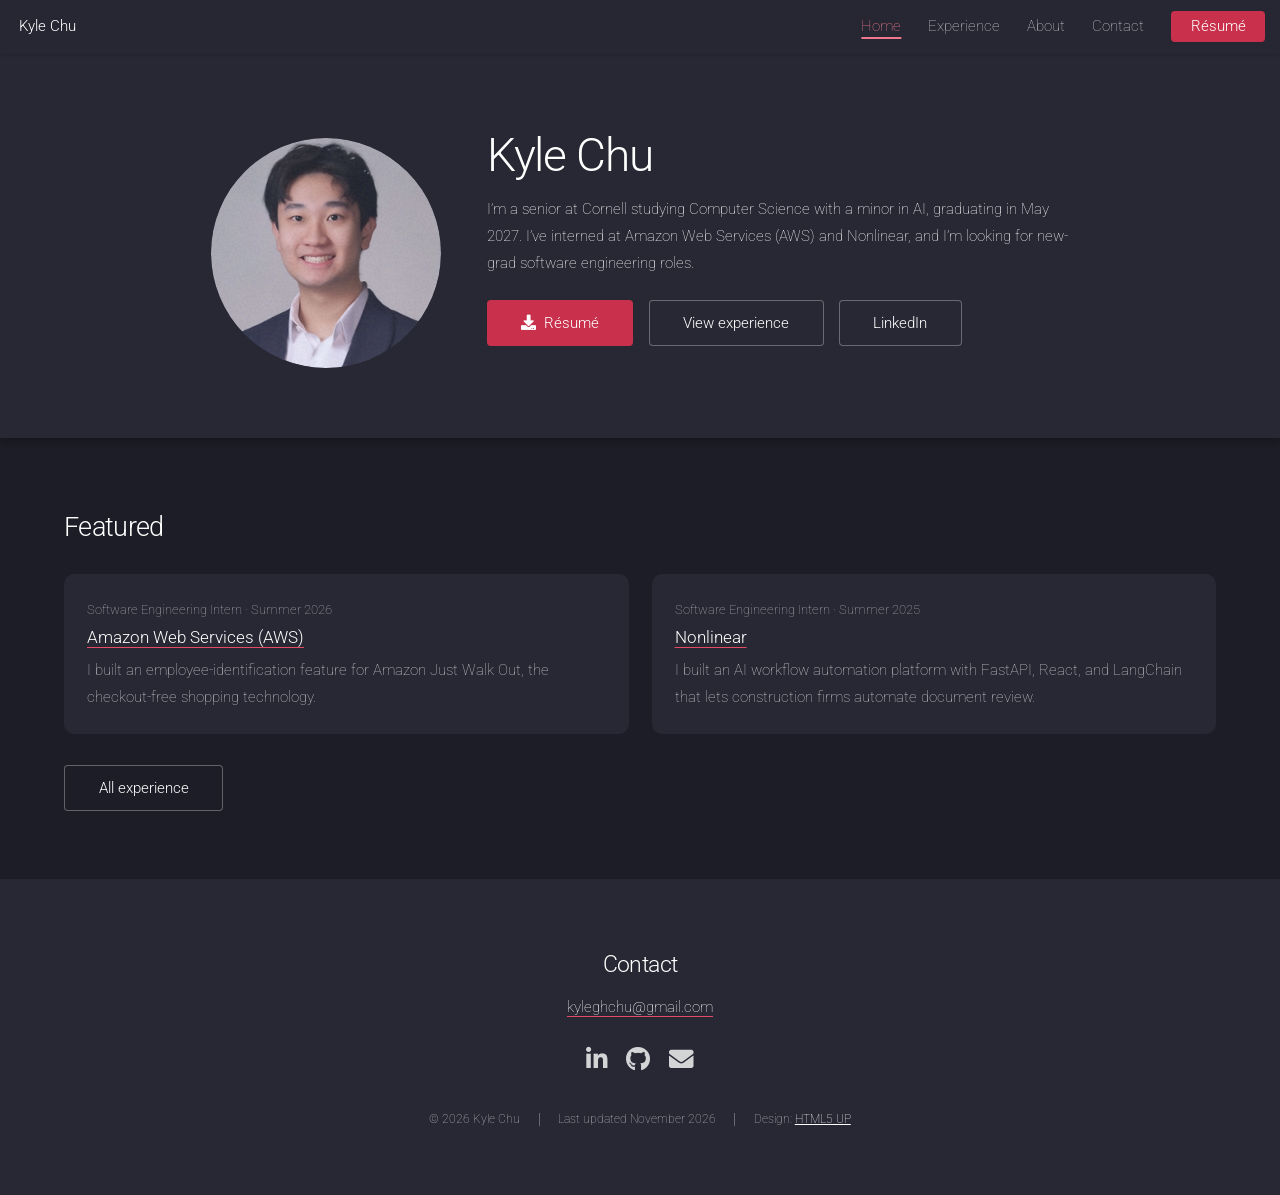
==== commit f095c091: "first iteration of website" ====
--- a/index.html
+++ b/index.html
@@ -1,217 +1,100 @@
-<!DOCTYPE HTML>
-<!--
-	Landed by HTML5 UP
-	html5up.net | @ajlkn
-	Free for personal and commercial use under the CCA 3.0 license (html5up.net/license)
--->
-<html>
-	<head>
-		<title>Landed by HTML5 UP</title>
-		<meta charset="utf-8" />
-		<meta name="viewport" content="width=device-width, initial-scale=1, user-scalable=no" />
-		<link rel="stylesheet" href="assets/css/main.css" />
-		<noscript><link rel="stylesheet" href="assets/css/noscript.css" /></noscript>
-	</head>
-	<body class="is-preload landing">
-		<div id="page-wrapper">
-
-			<!-- Header -->
-				<header id="header">
-					<h1 id="logo"><a href="index.html">Landed</a></h1>
-					<nav id="nav">
-						<ul>
-							<li><a href="index.html">Home</a></li>
-							<li>
-								<a href="#">Layouts</a>
-								<ul>
-									<li><a href="left-sidebar.html">Left Sidebar</a></li>
-									<li><a href="right-sidebar.html">Right Sidebar</a></li>
-									<li><a href="no-sidebar.html">No Sidebar</a></li>
-									<li>
-										<a href="#">Submenu</a>
-										<ul>
-											<li><a href="#">Option 1</a></li>
-											<li><a href="#">Option 2</a></li>
-											<li><a href="#">Option 3</a></li>
-											<li><a href="#">Option 4</a></li>
-										</ul>
-									</li>
-								</ul>
-							</li>
-							<li><a href="elements.html">Elements</a></li>
-							<li><a href="#" class="button primary">Sign Up</a></li>
-						</ul>
-					</nav>
-				</header>
-
-			<!-- Banner -->
-				<section id="banner">
-					<div class="content">
-						<header>
-							<h2>The future has landed</h2>
-							<p>And there are no hoverboards or flying cars.<br />
-							Just apps. Lots of mother flipping apps.</p>
-						</header>
-						<span class="image"><img src="images/pic01.jpg" alt="" /></span>
-					</div>
-					<a href="#one" class="goto-next scrolly">Next</a>
-				</section>
-
-			<!-- One -->
-				<section id="one" class="spotlight style1 bottom">
-					<span class="image fit main"><img src="images/pic02.jpg" alt="" /></span>
-					<div class="content">
-						<div class="container">
-							<div class="row">
-								<div class="col-4 col-12-medium">
-									<header>
-										<h2>Odio faucibus ipsum integer consequat</h2>
-										<p>Nascetur eu nibh vestibulum amet gravida nascetur praesent</p>
-									</header>
-								</div>
-								<div class="col-4 col-12-medium">
-									<p>Feugiat accumsan lorem eu ac lorem amet sed accumsan donec.
-									Blandit orci porttitor semper. Arcu phasellus tortor enim mi
-									nisi praesent dolor adipiscing. Integer mi sed nascetur cep aliquet
-									augue varius tempus lobortis porttitor accumsan consequat
-									adipiscing lorem dolor.</p>
-								</div>
-								<div class="col-4 col-12-medium">
-									<p>Morbi enim nascetur et placerat lorem sed iaculis neque ante
-									adipiscing adipiscing metus massa. Blandit orci porttitor semper.
-									Arcu phasellus tortor enim mi mi nisi praesent adipiscing. Integer
-									mi sed nascetur cep aliquet augue varius tempus. Feugiat lorem
-									ipsum dolor nullam.</p>
-								</div>
-							</div>
-						</div>
-					</div>
-					<a href="#two" class="goto-next scrolly">Next</a>
-				</section>
-
-			<!-- Two -->
-				<section id="two" class="spotlight style2 right">
-					<span class="image fit main"><img src="images/pic03.jpg" alt="" /></span>
-					<div class="content">
-						<header>
-							<h2>Interdum amet non magna accumsan</h2>
-							<p>Nunc commodo accumsan eget id nisi eu col volutpat magna</p>
-						</header>
-						<p>Feugiat accumsan lorem eu ac lorem amet ac arcu phasellus tortor enim mi mi nisi praesent adipiscing. Integer mi sed nascetur cep aliquet augue varius tempus lobortis porttitor lorem et accumsan consequat adipiscing lorem.</p>
-						<ul class="actions">
-							<li><a href="#" class="button">Learn More</a></li>
-						</ul>
-					</div>
-					<a href="#three" class="goto-next scrolly">Next</a>
-				</section>
-
-			<!-- Three -->
-				<section id="three" class="spotlight style3 left">
-					<span class="image fit main bottom"><img src="images/pic04.jpg" alt="" /></span>
-					<div class="content">
-						<header>
-							<h2>Interdum felis blandit praesent sed augue</h2>
-							<p>Accumsan integer ultricies aliquam vel massa sapien phasellus</p>
-						</header>
-						<p>Feugiat accumsan lorem eu ac lorem amet ac arcu phasellus tortor enim mi mi nisi praesent adipiscing. Integer mi sed nascetur cep aliquet augue varius tempus lobortis porttitor lorem et accumsan consequat adipiscing lorem.</p>
-						<ul class="actions">
-							<li><a href="#" class="button">Learn More</a></li>
-						</ul>
-					</div>
-					<a href="#four" class="goto-next scrolly">Next</a>
-				</section>
-
-			<!-- Four -->
-				<section id="four" class="wrapper style1 special fade-up">
-					<div class="container">
-						<header class="major">
-							<h2>Accumsan sed tempus adipiscing blandit</h2>
-							<p>Iaculis ac volutpat vis non enim gravida nisi faucibus posuere arcu consequat</p>
-						</header>
-						<div class="box alt">
-							<div class="row gtr-uniform">
-								<section class="col-4 col-6-medium col-12-xsmall">
-									<span class="icon solid alt major fa-chart-area"></span>
-									<h3>Ipsum sed commodo</h3>
-									<p>Feugiat accumsan lorem eu ac lorem amet accumsan donec. Blandit orci porttitor.</p>
-								</section>
-								<section class="col-4 col-6-medium col-12-xsmall">
-									<span class="icon solid alt major fa-comment"></span>
-									<h3>Eleifend lorem ornare</h3>
-									<p>Feugiat accumsan lorem eu ac lorem amet accumsan donec. Blandit orci porttitor.</p>
-								</section>
-								<section class="col-4 col-6-medium col-12-xsmall">
-									<span class="icon solid alt major fa-flask"></span>
-									<h3>Cubilia cep lobortis</h3>
-									<p>Feugiat accumsan lorem eu ac lorem amet accumsan donec. Blandit orci porttitor.</p>
-								</section>
-								<section class="col-4 col-6-medium col-12-xsmall">
-									<span class="icon solid alt major fa-paper-plane"></span>
-									<h3>Non semper interdum</h3>
-									<p>Feugiat accumsan lorem eu ac lorem amet accumsan donec. Blandit orci porttitor.</p>
-								</section>
-								<section class="col-4 col-6-medium col-12-xsmall">
-									<span class="icon solid alt major fa-file"></span>
-									<h3>Odio laoreet accumsan</h3>
-									<p>Feugiat accumsan lorem eu ac lorem amet accumsan donec. Blandit orci porttitor.</p>
-								</section>
-								<section class="col-4 col-6-medium col-12-xsmall">
-									<span class="icon solid alt major fa-lock"></span>
-									<h3>Massa arcu accumsan</h3>
-									<p>Feugiat accumsan lorem eu ac lorem amet accumsan donec. Blandit orci porttitor.</p>
-								</section>
-							</div>
-						</div>
-						<footer class="major">
-							<ul class="actions special">
-								<li><a href="#" class="button">Magna sed feugiat</a></li>
-							</ul>
-						</footer>
-					</div>
-				</section>
-
-			<!-- Five -->
-				<section id="five" class="wrapper style2 special fade">
-					<div class="container">
-						<header>
-							<h2>Magna faucibus lorem diam</h2>
-							<p>Ante metus praesent faucibus ante integer id accumsan eleifend</p>
-						</header>
-						<form method="post" action="#" class="cta">
-							<div class="row gtr-uniform gtr-50">
-								<div class="col-8 col-12-xsmall"><input type="email" name="email" id="email" placeholder="Your Email Address" /></div>
-								<div class="col-4 col-12-xsmall"><input type="submit" value="Get Started" class="fit primary" /></div>
-							</div>
-						</form>
-					</div>
-				</section>
-
-			<!-- Footer -->
-				<footer id="footer">
-					<ul class="icons">
-						<li><a href="#" class="icon brands alt fa-twitter"><span class="label">Twitter</span></a></li>
-						<li><a href="#" class="icon brands alt fa-facebook-f"><span class="label">Facebook</span></a></li>
-						<li><a href="#" class="icon brands alt fa-linkedin-in"><span class="label">LinkedIn</span></a></li>
-						<li><a href="#" class="icon brands alt fa-instagram"><span class="label">Instagram</span></a></li>
-						<li><a href="#" class="icon brands alt fa-github"><span class="label">GitHub</span></a></li>
-						<li><a href="#" class="icon solid alt fa-envelope"><span class="label">Email</span></a></li>
-					</ul>
-					<ul class="copyright">
-						<li>&copy; Untitled. All rights reserved.</li><li>Design: <a href="http://html5up.net">HTML5 UP</a></li>
-					</ul>
-				</footer>
-
-		</div>
-
-		<!-- Scripts -->
-			<script src="assets/js/jquery.min.js"></script>
-			<script src="assets/js/jquery.scrolly.min.js"></script>
-			<script src="assets/js/jquery.dropotron.min.js"></script>
-			<script src="assets/js/jquery.scrollex.min.js"></script>
-			<script src="assets/js/browser.min.js"></script>
-			<script src="assets/js/breakpoints.min.js"></script>
-			<script src="assets/js/util.js"></script>
-			<script src="assets/js/main.js"></script>
-
-	</body>
-</html>+<!DOCTYPE HTML>
+<!--
+	Landed by HTML5 UP
+	html5up.net | @ajlkn
+	Free for personal and commercial use under the CCA 3.0 license (html5up.net/license)
+-->
+<html lang="en">
+	<head>
+		<title>Kyle Chu | Home</title>
+		<meta charset="utf-8" />
+		<meta name="viewport" content="width=device-width, initial-scale=1" />
+		<meta name="description" content="Kyle Chu, Cornell Computer Science senior looking for 2027 new-grad software engineering roles." />
+		<link rel="stylesheet" href="assets/css/main.css" />
+		<link rel="stylesheet" href="assets/css/custom.css" />
+		<noscript><link rel="stylesheet" href="assets/css/noscript.css" /></noscript>
+	</head>
+	<body class="is-preload">
+		<div id="page-wrapper">
+
+			<!-- Header -->
+				<header id="header">
+					<div id="logo"><a href="index.html">Kyle Chu</a></div>
+					<nav id="nav">
+						<ul>
+							<li><a href="index.html" aria-current="page">Home</a></li>
+							<li><a href="experience.html">Experience</a></li>
+							<li><a href="about.html">About</a></li>
+							<li><a href="#footer">Contact</a></li>
+							<li><a href="resume.html" class="button primary">Résumé</a></li>
+						</ul>
+					</nav>
+				</header>
+
+			<!-- Banner: who Kyle is and where to start -->
+				<section id="banner">
+					<div class="content">
+						<span class="image headshot"><img src="images/headshot.jpg" width="720" height="929" alt="Kyle Chu smiling in a navy blazer and white collared shirt" /></span>
+						<header>
+							<h1>Kyle Chu</h1>
+							<p class="blurb">I’m a senior at Cornell studying Computer Science with a minor in AI, graduating in May 2027. I’ve interned at Amazon Web Services (AWS) and Nonlinear, and I’m looking for new-grad software engineering roles.</p>
+							<ul class="actions">
+								<li><a href="resume.pdf" class="button primary icon solid fa-download" download="Kyle_Chu_Resume.pdf">Résumé</a></li>
+								<li><a href="experience.html" class="button">View experience</a></li>
+								<li><a href="https://www.linkedin.com/in/kych2204/" class="button">LinkedIn</a></li>
+							</ul>
+						</header>
+					</div>
+				</section>
+
+			<!-- Highlights: tease the strongest roles -->
+				<section id="highlights" class="wrapper style1">
+					<div class="container">
+						<h2 class="section-heading">Featured</h2>
+						<ul class="highlights">
+							<li>
+								<p class="card-meta">Software Engineering Intern · Summer 2026</p>
+								<h3><a href="experience.html#role-aws">Amazon Web Services (AWS)</a></h3>
+								<p>I built an employee-identification feature for Amazon Just Walk Out, the checkout-free shopping technology.</p>
+							</li>
+							<li>
+								<p class="card-meta">Software Engineering Intern · Summer 2025</p>
+								<h3><a href="experience.html#role-nonlinear">Nonlinear</a></h3>
+								<p>I built an AI workflow automation platform with FastAPI, React, and LangChain that lets construction firms automate document review.</p>
+							</li>
+						</ul>
+						<ul class="actions">
+							<li><a href="experience.html" class="button">All experience</a></li>
+						</ul>
+					</div>
+				</section>
+
+			<!-- Footer (Contact) -->
+				<footer id="footer">
+					<h2 class="footer-heading">Contact</h2>
+					<p class="footer-email"><a href="mailto:kyleghchu@gmail.com">kyleghchu@gmail.com</a></p>
+					<ul class="icons">
+						<li><a href="https://www.linkedin.com/in/kych2204/" class="icon brands alt fa-linkedin-in" aria-label="LinkedIn"><span class="label">LinkedIn</span></a></li>
+						<li><a href="https://github.com/kych23" class="icon brands alt fa-github" aria-label="GitHub"><span class="label">GitHub</span></a></li>
+						<li><a href="mailto:kyleghchu@gmail.com" class="icon solid alt fa-envelope" aria-label="Email"><span class="label">Email</span></a></li>
+					</ul>
+					<ul class="copyright">
+						<li>&copy; 2026 Kyle Chu</li><li>Last updated November 2026</li><li>Design: <a href="http://html5up.net">HTML5 UP</a></li>
+					</ul>
+				</footer>
+
+		</div>
+
+		<!-- Scripts -->
+			<script src="assets/js/jquery.min.js"></script>
+			<script src="assets/js/jquery.scrolly.min.js"></script>
+			<script src="assets/js/jquery.dropotron.min.js"></script>
+			<script src="assets/js/jquery.scrollex.min.js"></script>
+			<script src="assets/js/browser.min.js"></script>
+			<script src="assets/js/breakpoints.min.js"></script>
+			<script src="assets/js/util.js"></script>
+			<script src="assets/js/main.js"></script>
+			<script src="assets/js/site.js"></script>
+
+	</body>
+</html>
--- a/assets/css/custom.css
+++ b/assets/css/custom.css
@@ -0,0 +1,1052 @@
+/*
+	Custom styles for Kyle Chu's portfolio.
+	Loaded after main.css. Never edit main.css; override it here instead.
+*/
+
+/* Colors pulled from the Landed template so custom pieces match it. */
+:root {
+	--paper: #1c1d26;                      /* page background */
+	--surface: #272833;                    /* raised panels (header, cards) */
+	--ink: #ffffff;                        /* headings and emphasis */
+	--text: rgba(255, 255, 255, 0.75);     /* body text */
+	--muted: rgba(255, 255, 255, 0.6);     /* secondary text, still passes AA contrast */
+	--rule: rgba(255, 255, 255, 0.15);     /* lines and empty markers */
+	--accent: #e44c65;                     /* Landed's pink-red */
+	--accent-light: #f0788c;               /* accent text on --surface (passes AA there) */
+	--accent-button: #c8304b;              /* button fill: white text passes AA on it */
+	--accent-button-hover: #b02a42;
+	--radius: 10px;
+	--header-h: 3.5em;                     /* height of Landed's fixed header */
+}
+
+/* ==========================================================================
+   Shared: focus, contrast, navigation, buttons, footer
+   ========================================================================== */
+
+/* Visible keyboard focus everywhere. */
+:focus-visible {
+	outline: 2px solid var(--accent);
+	outline-offset: 3px;
+	border-radius: 4px;
+}
+
+/* Landed sets outline: 0 on nav links and the phone menu toggle; restore focus. */
+#header nav ul li a:focus-visible,
+#titleBar .toggle:focus-visible,
+#navPanel .link:focus-visible {
+	outline: 2px solid var(--accent);
+	outline-offset: 3px;
+}
+
+/* "You are here": accent color AND underline, so color is never the only cue. */
+#header nav ul li a[aria-current="page"],
+#navPanel .link[aria-current="page"] {
+	color: var(--accent-light);
+	text-decoration: underline;
+	text-decoration-thickness: 2px;
+	text-underline-offset: 6px;
+}
+
+/* On the Résumé page, the Résumé button is "here": white text kept, plus a
+   white ring and darker fill (two cues), instead of red-on-red text. */
+#header nav ul li a.button[aria-current="page"] {
+	color: #ffffff !important;
+	text-decoration: none;
+	background-color: var(--accent-button-hover);
+	box-shadow: inset 0 0 0 2px #ffffff;
+}
+
+/* Landed's white-on-#e44c65 buttons fail AA contrast (3.6:1); darken the fill. */
+.button.primary {
+	background-color: var(--accent-button);
+}
+
+.button.primary:hover {
+	background-color: var(--accent-button-hover);
+}
+
+/* Footer: brighter copyright text for contrast; a visible "last updated" line. */
+#footer .copyright {
+	color: rgba(255, 255, 255, 0.7);
+}
+
+#footer .copyright li a {
+	border-bottom: none;
+	color: var(--ink);
+	text-decoration: underline;
+}
+
+/* Site name: a link, not a heading (each page's only h1 is its page name).
+   Same position and look as Landed's #header h1. */
+#header #logo {
+	position: absolute;
+	top: 0;
+	left: 1.25em;
+	height: inherit;
+	margin: 0;
+	line-height: inherit;
+}
+
+#header #logo a {
+	border-bottom: none;
+	color: #ffffff;
+	font-weight: 300;
+}
+
+/* Compact page header: less space above content, no decorative red rule.
+   Shared by every page that has header.major (About, Experience, Projects, Résumé). */
+#main.wrapper.style1 {
+	padding-top: 2.5em;
+}
+
+header.major {
+	margin: 0 0 1.5em 0;
+}
+
+header.major:after {
+	display: none;
+}
+
+header.major h1 {
+	margin: 0;
+	font-size: 2em;
+	line-height: 1.5em;
+	letter-spacing: -0.025em;
+}
+
+header.major p {
+	margin: 0;
+}
+
+/* Footer icons: Landed draws a 1px half-white outline, which reads faint.
+   Solid 80% white is about 10:1 against the footer (needs 3:1). */
+#footer .icons .icon.alt:before {
+	color: rgba(255, 255, 255, 0.8) !important;
+	text-shadow: none;
+}
+
+#footer .icons .icon.alt:hover:before {
+	color: var(--accent-light) !important;
+}
+
+/* Tags (stack, skills). Same style on every page. */
+.tags {
+	display: flex;
+	flex-wrap: wrap;
+	gap: 8px;
+	list-style: none;
+	margin: 0 0 1.5em 0;
+	padding: 0;
+}
+
+.tags li {
+	padding: 2px 12px;
+	border: 1px solid var(--rule);
+	border-radius: 999px;
+	color: var(--text);
+	font-size: 0.8em;
+	line-height: 1.8;
+}
+
+/* Bracketed placeholder for an image Kyle hasn't supplied yet. */
+.photo-placeholder {
+	display: flex;
+	align-items: center;
+	justify-content: center;
+	padding: 1em;
+	background: var(--surface);
+	border: 1px dashed rgba(255, 255, 255, 0.35);
+	border-radius: var(--radius);
+	color: var(--muted);
+	font-size: 0.85em;
+	text-align: center;
+}
+
+/* Left-align body content; Landed centers a lot by default. */
+.wrapper.style1 .container {
+	text-align: left;
+}
+
+.wrapper.style1 header.major {
+	text-align: center;
+}
+
+/* Make the hidden attribute win over any display rule (e.g. toggle buttons). */
+[hidden] {
+	display: none !important;
+}
+
+/* Hide text visually but keep it for screen readers. */
+.sr-only {
+	position: absolute;
+	width: 1px;
+	height: 1px;
+	overflow: hidden;
+	clip-path: inset(50%);
+	white-space: nowrap;
+}
+
+/* ==========================================================================
+   Career timeline (experience.html)
+   State classes, set by assets/js/timeline.js:
+     .is-open   on an entry: its details are expanded
+     .is-still  on .timeline: transitions are paused (first paint and jumps)
+   ========================================================================== */
+
+.timeline {
+	display: grid;
+	grid-template-columns: 220px minmax(0, 1fr);
+	gap: 56px;
+	text-align: left;
+	/* Lets the reflection panel animate to height: auto in supporting browsers. */
+	interpolate-size: allow-keywords;
+}
+
+/* ---- Sticky index ---- */
+
+.timeline-index {
+	position: sticky;
+	/* Stay below the fixed header; center vertically when there is room. */
+	top: max(calc(var(--header-h) + 32px), calc(50vh - var(--index-h, 100vh) / 2));
+	align-self: start;
+}
+
+.timeline-index-list {
+	list-style: none;
+	margin: 0;
+	padding: 0;
+	position: relative;
+}
+
+.timeline-index-list li {
+	padding-left: 0;
+}
+
+/* Two stacked lines: a gray track and an accent fill that grows with --progress. */
+.timeline-index-list::before,
+.timeline-index-list::after {
+	content: "";
+	position: absolute;
+	top: 22px;
+	bottom: 22px;
+	left: 7px;
+	width: 2px;
+	background: var(--rule);
+}
+
+.timeline-index-list::after {
+	background: var(--accent);
+	transform-origin: top;
+	transform: scaleY(var(--progress, 0));
+	transition: transform 0.3s ease-out;
+}
+
+.timeline-index-link {
+	display: flex;
+	flex-direction: column;
+	justify-content: center;
+	min-height: 44px;
+	padding: 6px 0 6px 30px;
+	position: relative;
+	border-bottom: none;
+	color: var(--muted);
+	line-height: 1.3;
+	transition: color 0.2s;
+}
+
+/* The dot for each role. */
+.timeline-index-link::before {
+	content: "";
+	position: absolute;
+	left: 0;
+	top: 50%;
+	transform: translateY(-50%);
+	z-index: 1;
+	width: 16px;
+	height: 16px;
+	border-radius: 50%;
+	background: var(--paper);
+	border: 2px solid var(--rule);
+	transition: border-color 0.2s, background 0.2s;
+}
+
+.timeline-index-link:hover::before {
+	border-color: var(--accent);
+}
+
+.timeline-index-link[aria-current="true"] {
+	color: var(--ink);
+}
+
+.timeline-index-link[aria-current="true"]::before {
+	background: var(--accent);
+	border-color: var(--accent);
+}
+
+.timeline-index-date {
+	font-size: 0.8em;
+}
+
+.timeline-index-org {
+	font-weight: 400;
+	font-size: 0.9em;
+}
+
+/* ---- Entries ---- */
+
+.timeline-entries {
+	list-style: none;
+	margin: 0;
+	padding: 0;
+	position: relative;
+}
+
+/* The vertical line running through every entry's marker. */
+.timeline-entries::before {
+	content: "";
+	position: absolute;
+	top: 8px;
+	bottom: 0;
+	left: 7px;
+	width: 2px;
+	background: var(--rule);
+}
+
+.timeline-entry {
+	position: relative;
+	padding: 0 0 56px 40px;
+	/* Land below the fixed header when jumped to. */
+	scroll-margin-top: calc(var(--header-h) + 32px);
+}
+
+.timeline-entry:last-child {
+	padding-bottom: 0;
+}
+
+/* Entries receive focus only as jump targets, so no outline is needed. */
+.timeline-entry:focus {
+	outline: none;
+}
+
+.timeline-marker {
+	position: absolute;
+	left: 0;
+	top: 6px;
+	width: 16px;
+	height: 16px;
+	border-radius: 50%;
+	background: var(--paper);
+	border: 2px solid var(--rule);
+	transition: border-color 0.3s, background 0.3s;
+}
+
+.timeline-entry.is-open .timeline-marker {
+	background: var(--accent);
+	border-color: var(--accent);
+}
+
+.timeline-date,
+.timeline-org {
+	margin: 0;
+	color: var(--muted);
+	font-size: 0.9em;
+}
+
+.timeline-title {
+	margin: 4px 0 2px;
+	font-size: 1.5em;
+	line-height: 1.2;
+}
+
+/* Collapse and expand with a grid-row trick: 1fr is open, 0fr is closed. */
+.timeline-details {
+	display: grid;
+	grid-template-rows: 1fr;
+	opacity: 1;
+	transition:
+		grid-template-rows 0.5s cubic-bezier(0.2, 0.7, 0.2, 1),
+		opacity 0.4s ease-out 0.1s;
+}
+
+.timeline-entry:not(.is-open) .timeline-details {
+	grid-template-rows: 0fr;
+	opacity: 0;
+}
+
+.timeline-details-inner {
+	min-height: 0;
+	overflow: hidden;
+	/* Extra room so focus outlines aren't clipped by overflow: hidden. */
+	margin: 0 -16px;
+	padding: 0 16px 6px;
+}
+
+.timeline.is-still .timeline-details,
+.timeline.is-still .timeline-marker,
+.timeline.is-still .timeline-index-list::after {
+	transition: none;
+}
+
+.timeline-body {
+	display: grid;
+	grid-template-columns: minmax(0, 1fr) 280px;
+	gap: 12px 32px;
+	padding-top: 20px;
+}
+
+.timeline-text-only {
+	grid-template-columns: 1fr;
+}
+
+.timeline-facts {
+	margin: 0;
+	max-width: 62ch;
+}
+
+.timeline-facts dt {
+	margin-top: 16px;
+	color: var(--accent);
+	font-weight: 400;
+	font-size: 0.95em;
+}
+
+.timeline-facts dt:first-child {
+	margin-top: 0;
+}
+
+.timeline-facts dd {
+	margin: 2px 0 0;
+}
+
+.timeline-media {
+	min-width: 0;
+}
+
+.timeline-photo {
+	aspect-ratio: 4 / 3;
+	border-radius: 10px;
+	overflow: hidden;
+	background: var(--surface);
+}
+
+.timeline-photo img {
+	display: block;
+	width: 100%;
+	height: 100%;
+	object-fit: cover;
+}
+
+.timeline-role-link {
+	display: inline-flex;
+	align-items: center;
+	gap: 4px;
+	min-height: 44px;
+	margin-top: 6px;
+	border-bottom: none;
+	color: var(--ink);
+	font-weight: 400;
+	font-size: 0.95em;
+	text-decoration: underline;
+	text-decoration-color: var(--rule);
+	text-decoration-thickness: 2px;
+	text-underline-offset: 4px;
+	transition: text-decoration-color 0.2s;
+}
+
+.timeline-role-link:hover {
+	text-decoration-color: var(--accent);
+}
+
+.timeline-external-icon {
+	width: 14px;
+	height: 14px;
+}
+
+/* ---- Reflection (native <details>) ---- */
+
+.timeline-reflection {
+	grid-column: 1 / -1;
+}
+
+.timeline-reflection summary {
+	display: inline-flex;
+	align-items: center;
+	gap: 6px;
+	min-height: 44px;
+	padding: 0 14px;
+	margin-left: -14px;
+	border-radius: 999px;
+	color: var(--accent);
+	font-weight: 400;
+	font-size: 0.95em;
+	cursor: pointer;
+	list-style: none;
+	transition: background 0.2s;
+}
+
+.timeline-reflection summary::-webkit-details-marker {
+	display: none;
+}
+
+.timeline-reflection summary:hover {
+	background: rgba(228, 76, 101, 0.12);
+}
+
+.timeline-chevron {
+	width: 16px;
+	height: 16px;
+	transition: transform 0.25s ease;
+}
+
+.timeline-reflection[open] .timeline-chevron {
+	transform: rotate(180deg);
+}
+
+.timeline-reflection p {
+	margin: 4px 0 2px;
+	padding: 16px 20px;
+	background: var(--surface);
+	border: 1px solid var(--rule);
+	border-left: 3px solid var(--accent);
+	border-radius: 10px;
+	line-height: 1.65;
+}
+
+/* Smooth open/close where ::details-content is supported; others snap open. */
+.timeline-reflection::details-content {
+	block-size: 0;
+	overflow: hidden;
+	transition:
+		block-size 0.3s ease,
+		content-visibility 0.3s allow-discrete;
+}
+
+.timeline-reflection[open]::details-content {
+	block-size: auto;
+}
+
+/* ---- Responsive (Landed's breakpoints) ---- */
+
+@media screen and (max-width: 980px) {
+	.timeline {
+		gap: 40px;
+	}
+
+	.timeline-body {
+		grid-template-columns: 1fr;
+		gap: 20px;
+	}
+
+	.timeline-photo {
+		max-width: 480px;
+	}
+}
+
+@media screen and (max-width: 736px) {
+	.timeline {
+		grid-template-columns: 1fr;
+	}
+
+	/* No room for the index on phones; the entries stand alone. */
+	.timeline-index {
+		display: none;
+	}
+
+	.timeline-entry {
+		padding-left: 32px;
+		/* Landed hides the fixed header at this width. */
+		scroll-margin-top: 32px;
+	}
+}
+
+/* ---- Reduced motion ---- */
+
+@media (prefers-reduced-motion: reduce) {
+	.timeline-details,
+	.timeline-marker,
+	.timeline-chevron,
+	.timeline-reflection summary,
+	.timeline-reflection::details-content,
+	.timeline-index-link,
+	.timeline-index-link::before,
+	.timeline-index-list::after {
+		transition: none;
+	}
+}
+
+/* ==========================================================================
+   Home (index.html)
+   ========================================================================== */
+
+/* Shorter banner than Landed's full-screen one, so the highlights peek in. */
+#banner {
+	min-height: 0;
+	padding: 5em 0 4em;
+	background-image: none;
+	background-attachment: scroll;
+	text-align: left;
+}
+
+#banner:before,
+#banner:after {
+	display: none;
+}
+
+#banner .content {
+	display: flex;
+	align-items: center;
+	gap: 3em;
+	max-width: 60em;
+	margin: 0 auto;
+	padding: 0 2em;
+	text-align: left;
+}
+
+#banner .content .image,
+#banner .content .headshot-placeholder {
+	flex: 0 0 auto;
+	width: 15em;
+	height: 15em;
+	margin: 0;
+	border-radius: 50%;
+	overflow: hidden;
+}
+
+#banner .content .image img {
+	width: 100%;
+	height: 100%;
+	border-radius: 50%;
+	object-fit: cover;
+	object-position: center 25%;
+}
+
+/* Landed centers the banner header at smaller widths; keep it left-aligned. */
+#banner .content header {
+	display: block;
+	text-align: left;
+}
+
+#banner .content header h1 {
+	margin: 0;
+	letter-spacing: -0.025em;
+	font-size: 3em;
+	line-height: 1.1;
+}
+
+#banner .content header .blurb {
+	max-width: 38em;
+	margin: 1em 0 1.5em 0;
+}
+
+/* Section and footer headings. */
+.section-heading {
+	margin: 0 0 1em 0;
+	font-size: 1.75em;
+}
+
+.footer-heading {
+	margin: 0 0 0.5em 0;
+	font-size: 1.5em;
+}
+
+.footer-email {
+	margin: 0 0 1.5em 0;
+}
+
+.footer-email a {
+	border-bottom: none;
+	color: var(--ink);
+	text-decoration: underline;
+	text-decoration-color: var(--accent);
+	text-underline-offset: 4px;
+}
+
+/* Highlights: two cards (AWS, Nonlinear) linking into the Experience timeline. */
+.highlights {
+	display: grid;
+	grid-template-columns: repeat(2, minmax(0, 1fr));
+	gap: 1.5em;
+	list-style: none;
+	margin: 0 0 2em 0;
+	padding: 0;
+}
+
+.highlights li {
+	padding: 1.5em;
+	background: var(--surface);
+	border-radius: var(--radius);
+}
+
+.card-meta {
+	margin: 0 0 0.25em 0;
+	color: var(--muted);
+	font-size: 0.85em;
+}
+
+.highlights h3 {
+	margin: 0 0 0.5em 0;
+	font-size: 1.1em;
+	line-height: 1.3;
+}
+
+.highlights h3 a {
+	border-bottom: none;
+	color: var(--ink);
+	text-decoration: underline;
+	text-decoration-color: var(--accent);
+	text-underline-offset: 4px;
+}
+
+.highlights p:last-child {
+	margin: 0;
+}
+
+/* ==========================================================================
+   Projects (drafts/projects.html: page hidden for the first iteration; styles kept for when it returns)
+   ========================================================================== */
+
+/* One column, same width as About, so pages line up (repetition). */
+.content-narrow {
+	max-width: 960px;
+	margin: 0 auto;
+}
+
+.project {
+	margin: 0 0 4em 0;
+}
+
+.project:last-child {
+	margin-bottom: 0;
+}
+
+.project h2 {
+	display: flex;
+	align-items: center;
+	gap: 0.6em;
+	margin: 0 0 0.5em 0;
+	font-size: 1.6em;
+	line-height: 1.3;
+}
+
+.project > p {
+	max-width: 40em;
+}
+
+/* "Prototype" label: text plus a border, not color alone. */
+.badge {
+	padding: 2px 10px;
+	border: 1px solid var(--accent);
+	border-radius: 999px;
+	color: var(--accent);
+	font-size: 0.45em;
+	letter-spacing: 0.08em;
+	text-transform: uppercase;
+	line-height: 1.8;
+}
+
+/* "Source on GitHub" link under the tags. */
+.project-links {
+	margin: 0 0 1.5em 0;
+}
+
+.project-links a {
+	border-bottom: none;
+	color: var(--ink);
+	text-decoration: underline;
+	text-decoration-color: var(--accent);
+	text-underline-offset: 4px;
+}
+
+.project figure {
+	margin: 0 0 1.5em 0;
+}
+
+.video-frame {
+	aspect-ratio: 16 / 9;
+	border-radius: var(--radius);
+	overflow: hidden;
+	background: var(--surface);
+}
+
+.video-frame iframe,
+.video-frame .photo-placeholder {
+	width: 100%;
+	height: 100%;
+	border: 0;
+}
+
+figcaption {
+	margin-top: 0.5em;
+	color: var(--muted);
+	font-size: 0.85em;
+	line-height: 1.5;
+}
+
+.note {
+	padding: 1.25em 1.5em;
+	background: var(--surface);
+	border-left: 3px solid var(--accent);
+	border-radius: var(--radius);
+}
+
+.note h3 {
+	margin: 0 0 0.5em 0;
+	color: var(--accent-light);
+	font-size: 1em;
+	line-height: 1.5;
+}
+
+.note p {
+	margin: 0;
+	font-size: 0.95em;
+}
+
+.diagram {
+	padding: 1.5em;
+	background: var(--surface);
+	border-radius: var(--radius);
+}
+
+.diagram svg {
+	display: block;
+	width: 100%;
+	max-width: 36em;
+	height: auto;
+	margin: 0 auto;
+}
+
+/* ==========================================================================
+   About (about.html)
+   ========================================================================== */
+
+/* Paragraph and gallery share this box, so they share one left edge. */
+.about-layout {
+	max-width: 960px;
+	margin: 0 auto;
+}
+
+/* "Hi, I'm Kyle!": left-aligned subheading, smaller than the page name. */
+.about-greeting {
+	margin: 0 0 0.5em 0;
+	font-size: 1.5em;
+	line-height: 1.3;
+	text-align: left;
+}
+
+/* Readable line length (~70 characters), starting at the gallery's left edge.
+   In em, not ch: ch is the width of "0", wider than Roboto's average letter. */
+.about-text {
+	max-width: 29em;
+	margin: 0 0 2em 0;
+	text-align: left;
+}
+
+.about-text p:last-child {
+	margin-bottom: 0;
+}
+
+/*
+	12-column grid so both parts divide cleanly:
+	  Top: headshot (7 columns, ~60%) spanning two rows; side items (5 columns)
+	       beside it, either two stacked or one tall (.gallery-tall). The
+	       headshot's 4:5 shape sets the height, so the bottoms line up.
+	  Below: an even row of photos, 4 columns (one third) each.
+*/
+.gallery {
+	display: grid;
+	grid-template-columns: repeat(12, minmax(0, 1fr));
+	grid-template-rows: minmax(0, 1fr) minmax(0, 1fr) auto;
+	gap: 1.5em;
+	list-style: none;
+	margin: 0;
+	padding: 0;
+}
+
+/* Landed pads every ul li on the left; the gallery tiles shouldn't be indented. */
+.gallery li {
+	min-height: 0;
+	padding-left: 0;
+}
+
+.gallery-featured {
+	grid-column: span 7;
+	grid-row: 1 / span 2;
+}
+
+.gallery-side {
+	grid-column: span 5;
+}
+
+/* A single side item fills both rows beside the headshot. */
+.gallery-tall {
+	grid-row: 1 / span 2;
+}
+
+.gallery-row {
+	grid-column: span 4;
+}
+
+/* Each tile: media fills the space above its caption. */
+.gallery figure {
+	display: flex;
+	flex-direction: column;
+	height: 100%;
+	margin: 0;
+}
+
+.gallery img,
+.gallery video {
+	display: block;
+	width: 100%;
+	height: auto;
+	object-fit: cover;
+	border-radius: var(--radius);
+	background: var(--surface);
+}
+
+.gallery-featured img {
+	aspect-ratio: 4 / 5;
+	object-position: center 20%;
+}
+
+/* Side media shrink or grow to fill their row (flex-basis 0). */
+.gallery-side img,
+.gallery-side video {
+	flex: 1 1 0;
+	min-height: 0;
+}
+
+/* Bottom row: same 4:3 shape for every photo. */
+.gallery-row img {
+	aspect-ratio: 4 / 3;
+}
+
+/* Keep the people in frame when a wide photo is cropped. */
+.gallery img.crop-low {
+	object-position: center 80%;
+}
+
+.gallery video {
+	object-position: center 40%;
+}
+
+/* ==========================================================================
+   Résumé (resume.html)
+   ========================================================================== */
+
+.resume-actions {
+	justify-content: center;
+	margin-bottom: 2em;
+}
+
+/* White page on the dark site, framed like a sheet of paper. */
+.resume-preview {
+	max-width: 850px;
+	margin: 0 auto;
+}
+
+.resume-preview img {
+	display: block;
+	width: 100%;
+	height: auto;
+	border-radius: 4px;
+	box-shadow: 0 0.5em 2em rgba(0, 0, 0, 0.45);
+}
+
+/* ==========================================================================
+   Responsive (Landed's breakpoints)
+   ========================================================================== */
+
+@media screen and (max-width: 980px) {
+	.highlights {
+		grid-template-columns: 1fr;
+	}
+
+}
+
+@media screen and (max-width: 736px) {
+	#banner {
+		padding: 3em 0;
+	}
+
+	#banner .content {
+		flex-direction: column;
+		align-items: flex-start;
+		gap: 1.5em;
+		padding: 0 1.25em;
+	}
+
+	#banner .content .image,
+	#banner .content .headshot-placeholder {
+		width: 9em;
+		height: 9em;
+	}
+
+	#banner .content header h1 {
+		font-size: 2.25em;
+	}
+
+	/* Keep each page name the largest heading on phones. */
+	header.major h1 {
+		font-size: 1.9em;
+	}
+
+	.project h2 {
+		font-size: 1.35em;
+	}
+
+	.timeline-title {
+		font-size: 1.3em;
+	}
+}
+
+@media screen and (max-width: 736px) {
+	/* Phones: one column; each item gets its own shape instead of filling a row. */
+	.gallery {
+		grid-template-columns: 1fr;
+		grid-template-rows: none;
+	}
+
+	.gallery-featured,
+	.gallery-side,
+	.gallery-tall,
+	.gallery-row {
+		grid-column: auto;
+		grid-row: auto;
+	}
+
+	.gallery-side img {
+		flex: none;
+		aspect-ratio: 4 / 3;
+	}
+
+	.gallery-side video {
+		flex: none;
+		aspect-ratio: 4 / 5;
+	}
+}
+
+/* ==========================================================================
+   Reduced motion: turn off Landed's fade-ins, parallax, and all transitions.
+   ========================================================================== */
+
+@media (prefers-reduced-motion: reduce) {
+	*,
+	*::before,
+	*::after {
+		animation-duration: 0.01ms !important;
+		animation-iteration-count: 1 !important;
+		transition-duration: 0.01ms !important;
+		scroll-behavior: auto !important;
+	}
+}
+
+/* Résumé "Last updated" line, under the image. */
+.resume-updated {
+	text-align: center;
+}
+
+.resume-preview a {
+	display: block;
+	border-bottom: none;
+}
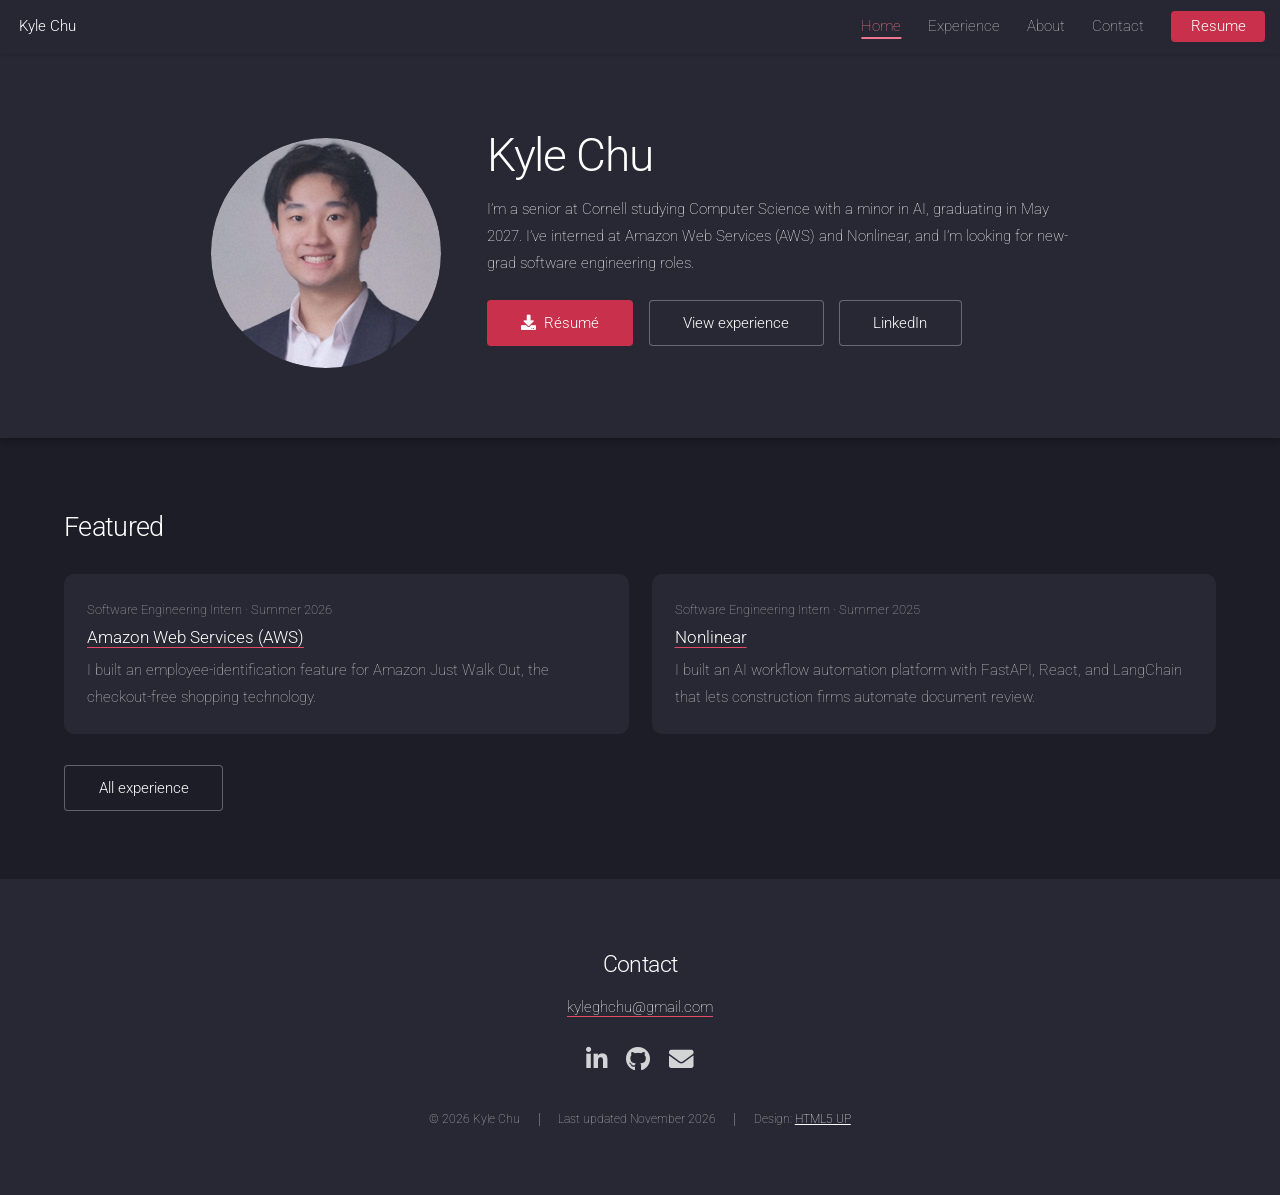
==== commit 1bcf5ca4: "Updated home page" ====
--- a/index.html
+++ b/index.html
@@ -26,7 +26,7 @@
 							<li><a href="experience.html">Experience</a></li>
 							<li><a href="about.html">About</a></li>
 							<li><a href="#footer">Contact</a></li>
-							<li><a href="resume.html" class="button primary">Résumé</a></li>
+							<li><a href="resume.html" class="button primary">Resume</a></li>
 						</ul>
 					</nav>
 				</header>
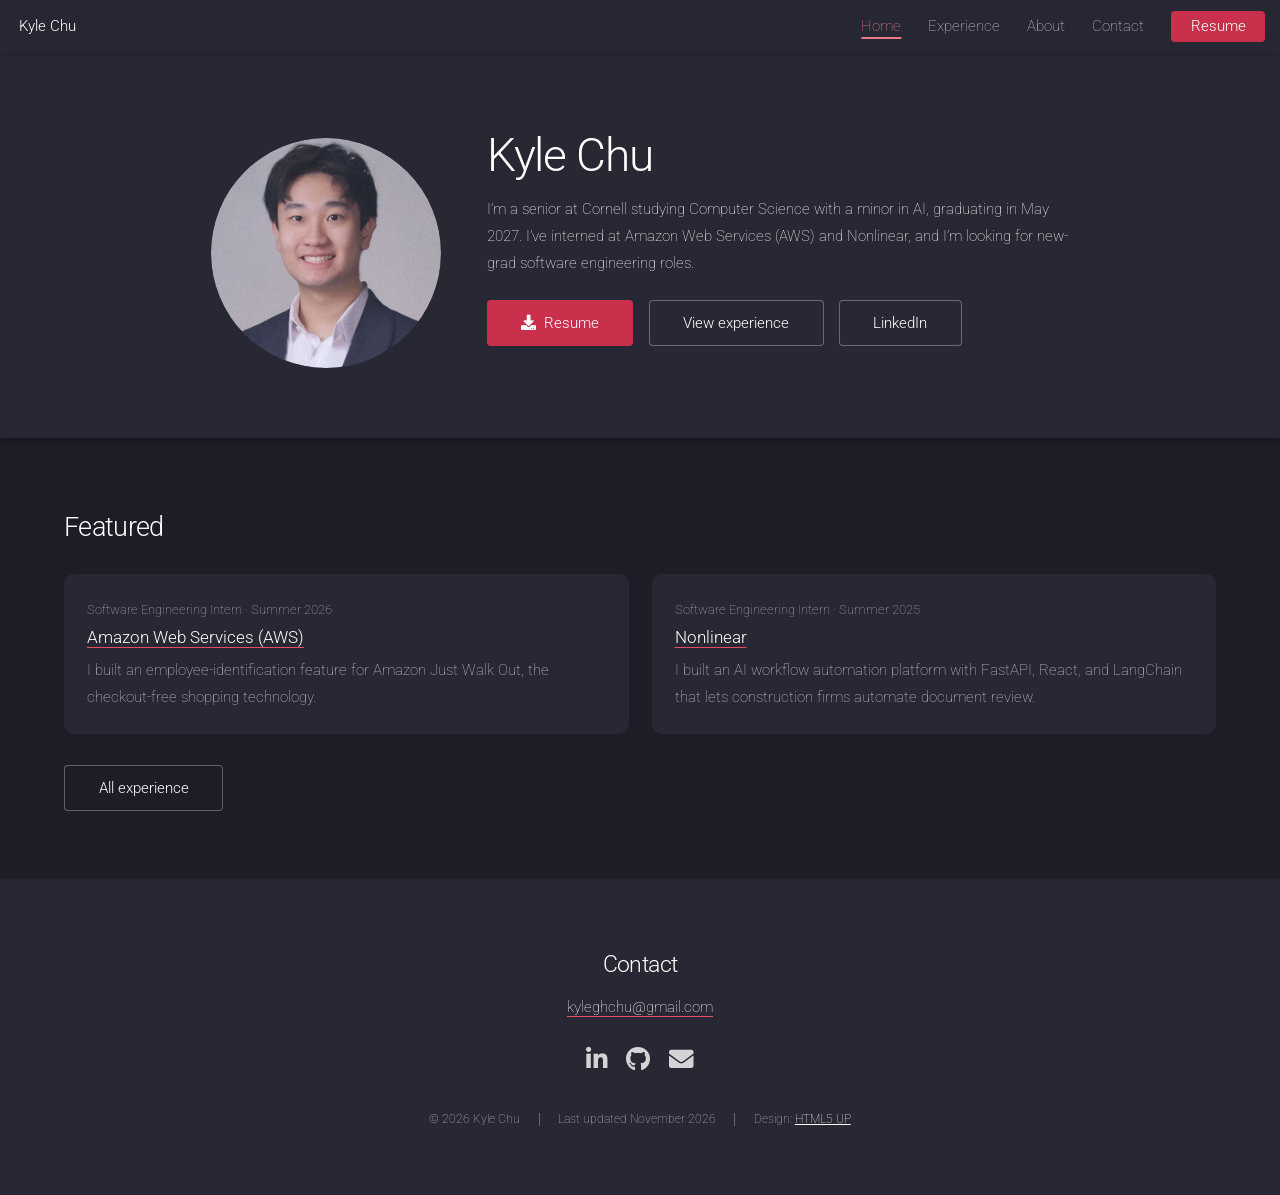
==== commit d4c72f59: "Updated home page" ====
--- a/index.html
+++ b/index.html
@@ -39,7 +39,7 @@
 							<h1>Kyle Chu</h1>
 							<p class="blurb">I’m a senior at Cornell studying Computer Science with a minor in AI, graduating in May 2027. I’ve interned at Amazon Web Services (AWS) and Nonlinear, and I’m looking for new-grad software engineering roles.</p>
 							<ul class="actions">
-								<li><a href="resume.pdf" class="button primary icon solid fa-download" download="Kyle_Chu_Resume.pdf">Résumé</a></li>
+								<li><a href="resume.pdf" class="button primary icon solid fa-download" download="Kyle_Chu_Resume.pdf">Resume</a></li>
 								<li><a href="experience.html" class="button">View experience</a></li>
 								<li><a href="https://www.linkedin.com/in/kych2204/" class="button">LinkedIn</a></li>
 							</ul>
